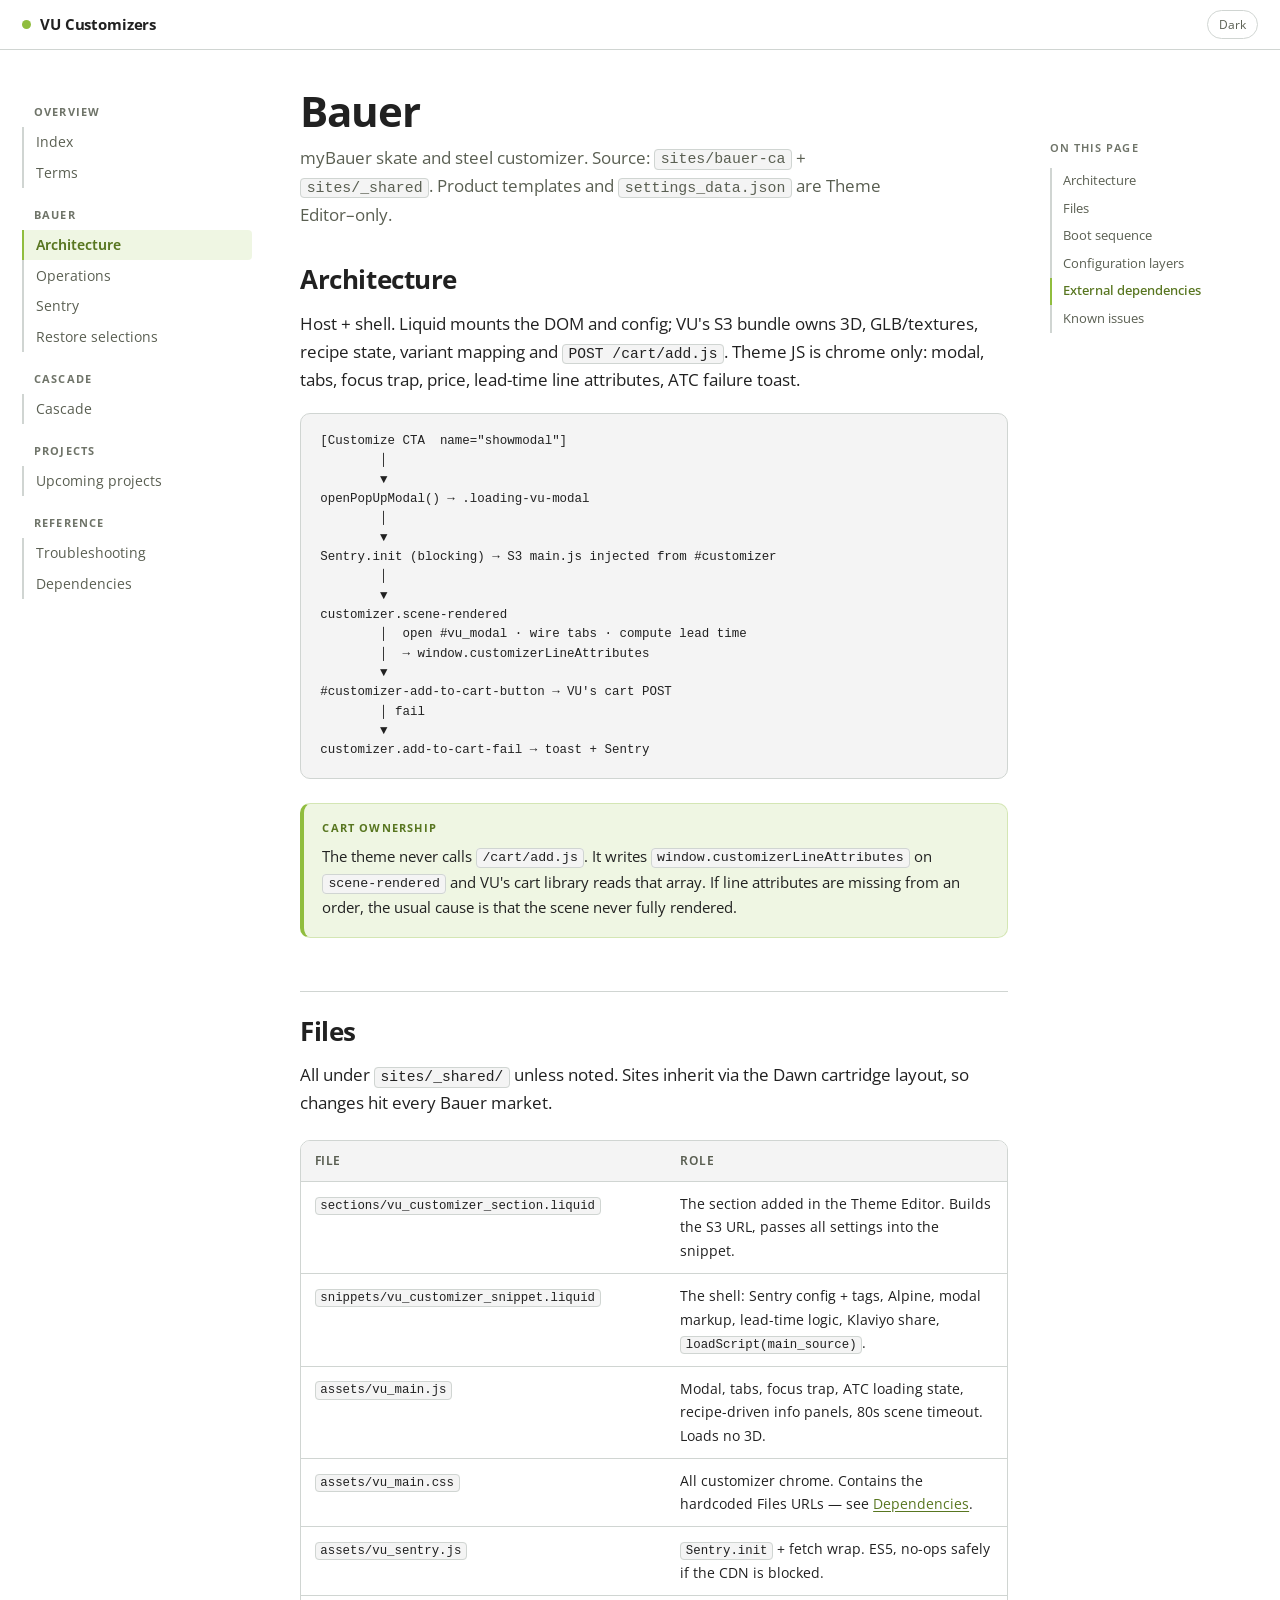
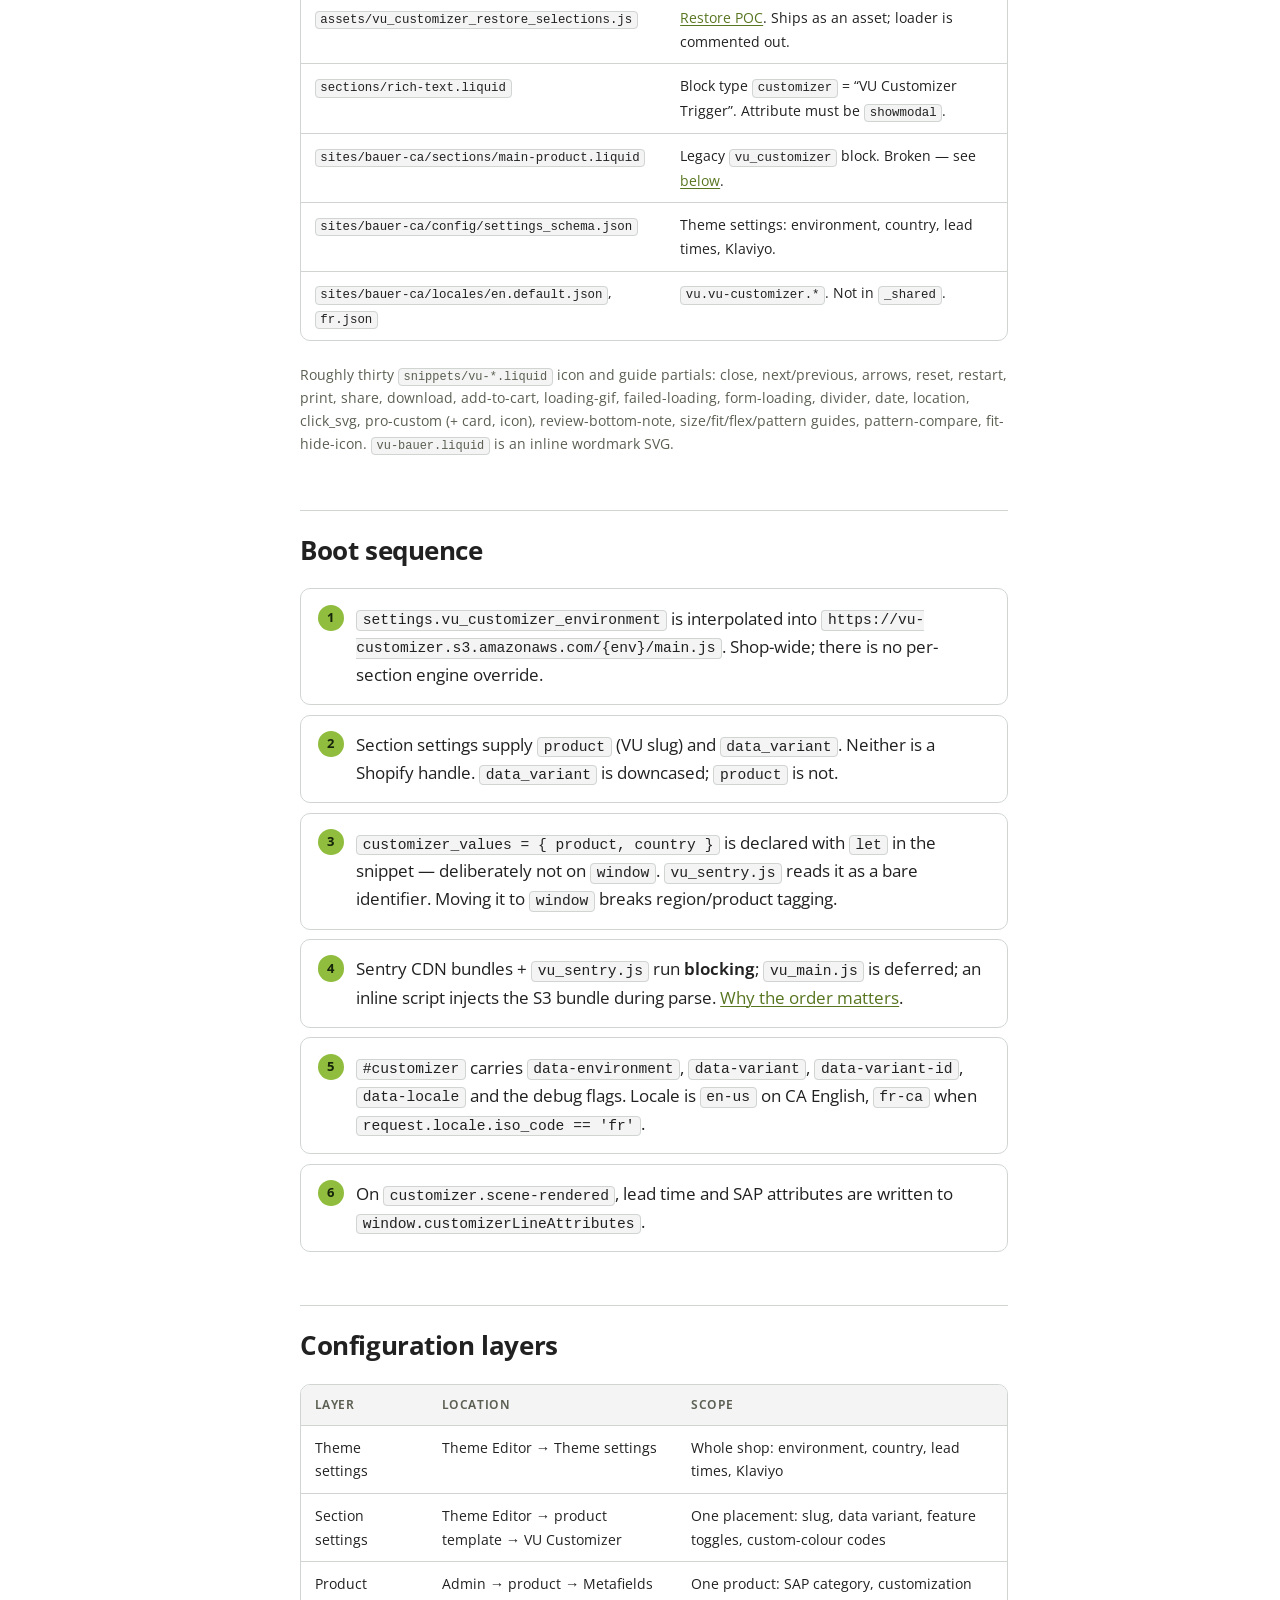
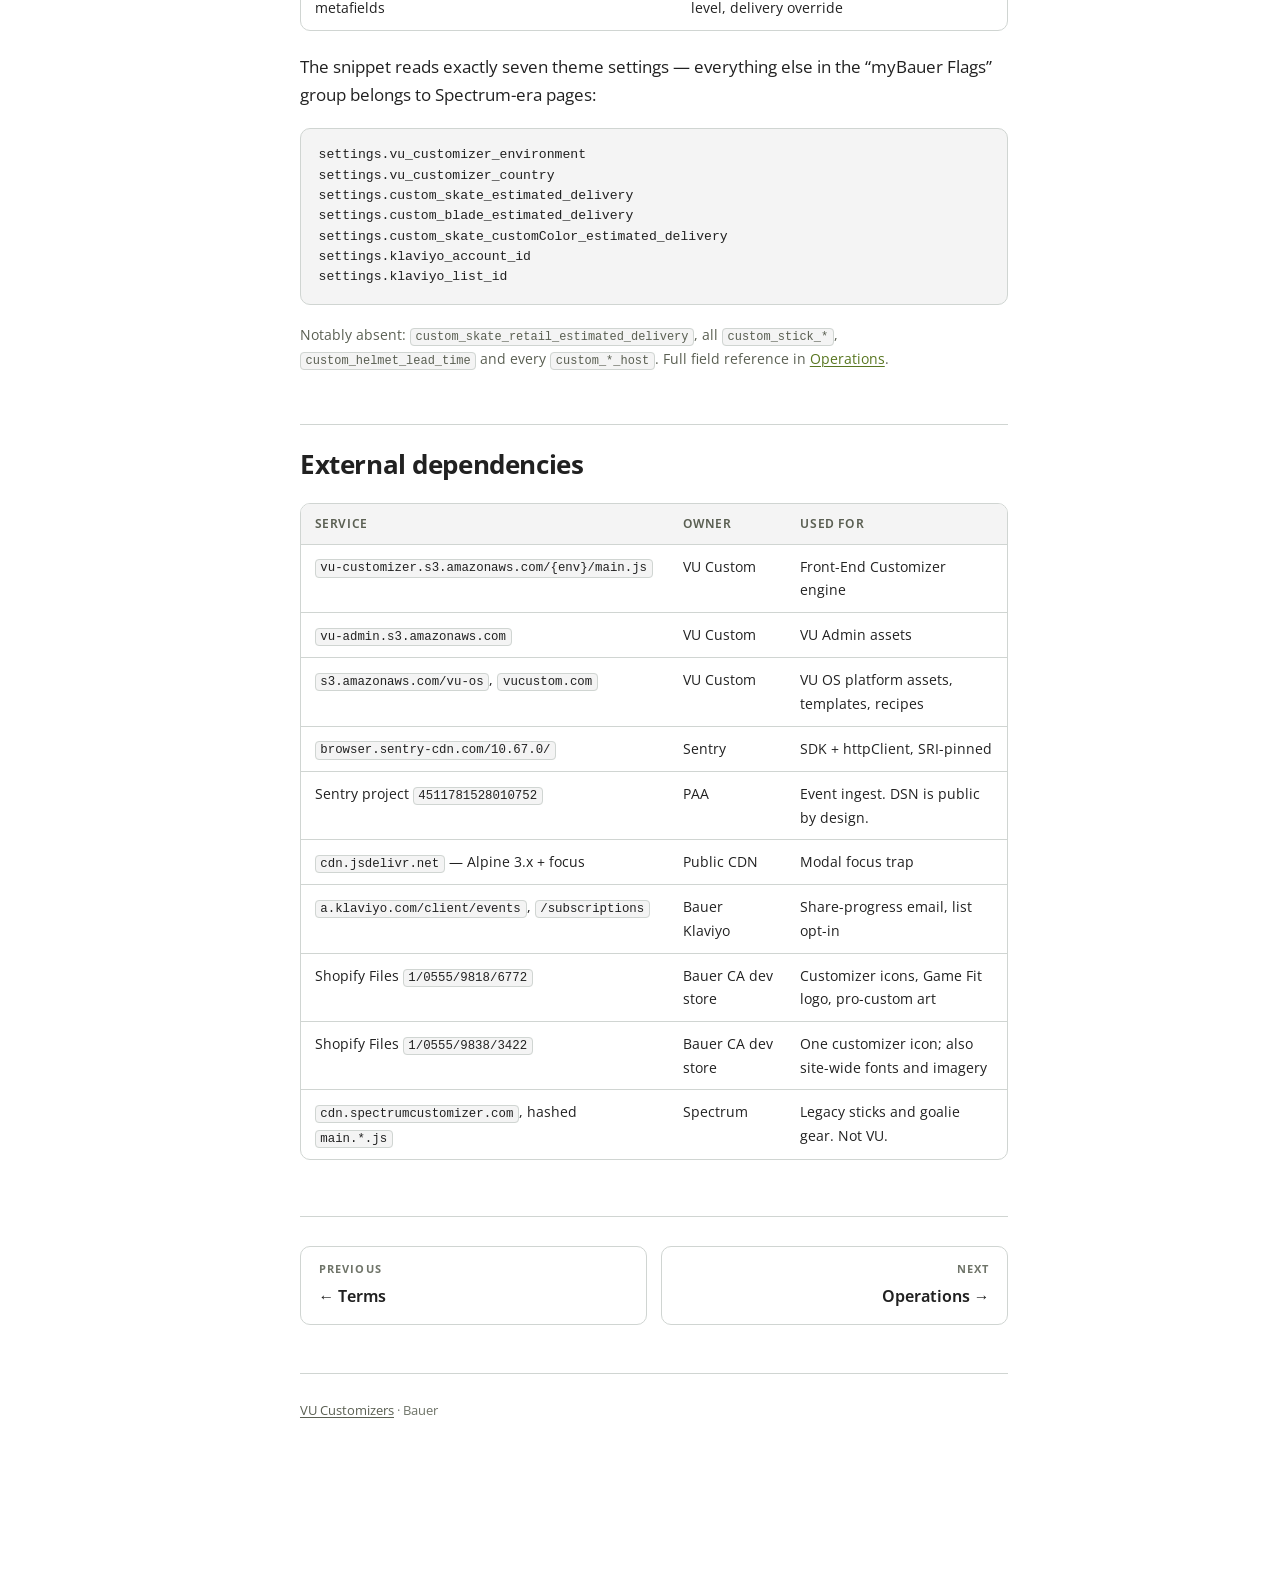
==== bauer.html @ 835f1262 "updated" ====
<!DOCTYPE html>
<html lang="en" data-theme="light">
<head>
<meta charset="utf-8">
<meta name="viewport" content="width=device-width,initial-scale=1">
<meta name="robots" content="noindex,nofollow,noarchive">
<title>Bauer — VU Customizers</title>
<link rel="preconnect" href="https://fonts.googleapis.com">
<link rel="preconnect" href="https://fonts.gstatic.com" crossorigin>
<link rel="stylesheet" href="https://fonts.googleapis.com/css2?family=Open+Sans:ital,wght@0,400;0,600;0,700;1,400&display=swap">
<link rel="stylesheet" href="./guide.css">
</head>
<body>
<header class="top"><div class="top-in">
  <a class="brand" href="./index.html"><span class="dot"></span><b>VU Customizers</b></a>
  <button class="tbtn" id="tt" type="button">Dark</button>
</div></header>
<div class="wrap"><nav class="toc toc-d" aria-label="Contents">
  <h2>On this page</h2>
  <a href="#arch">Architecture</a>
  <a href="#files">Files</a>
  <a href="#boot">Boot sequence</a>
  <a href="#config">Configuration layers</a>
  <a href="#deps">External dependencies</a>
  <a href="#issues">Known issues</a>
</nav>
<details class="toc toc-m"><summary>On this page</summary><div class="in">
  <a href="#arch">Architecture</a>
  <a href="#files">Files</a>
  <a href="#boot">Boot sequence</a>
  <a href="#config">Configuration layers</a>
  <a href="#deps">External dependencies</a>
  <a href="#issues">Known issues</a>
</div></details>
<main>

<h1>Bauer</h1>
<p class="lede">myBauer skate and steel customizer. Source: <code>sites/bauer-ca</code> + <code>sites/_shared</code>. Product templates and <code>settings_data.json</code> are Theme Editor–only.</p>

<h2 id="arch">Architecture</h2>
<p>Host + shell. Liquid mounts the DOM and config; VU's S3 bundle owns 3D, GLB/textures, recipe state, variant mapping and <code>POST /cart/add.js</code>. Theme JS is chrome only: modal, tabs, focus trap, price, lead-time line attributes, ATC failure toast.</p>

<pre class="arch">[Customize CTA  name="showmodal"]
        │
        ▼
openPopUpModal() → .loading-vu-modal
        │
        ▼
Sentry.init (blocking) → S3 main.js injected from #customizer
        │
        ▼
customizer.scene-rendered
        │  open #vu_modal · wire tabs · compute lead time
        │  → window.customizerLineAttributes
        ▼
#customizer-add-to-cart-button → VU's cart POST
        │ fail
        ▼
customizer.add-to-cart-fail → toast + Sentry</pre>

<div class="call rule">
  <span class="lab">Cart ownership</span>
  <p>The theme never calls <code>/cart/add.js</code>. It writes <code>window.customizerLineAttributes</code> on <code>scene-rendered</code> and VU's cart library reads that array. If line attributes are missing from an order, the usual cause is that the scene never fully rendered.</p>
</div>

<h2 id="files">Files</h2>
<p>All under <code>sites/_shared/</code> unless noted. Sites inherit via the Dawn cartridge layout, so changes hit every Bauer market.</p>
<div class="tablewrap">
<table>
<thead><tr><th>File</th><th>Role</th></tr></thead>
<tbody>
<tr><td><code>sections/vu_customizer_section.liquid</code></td><td>The section added in the Theme Editor. Builds the S3 URL, passes all settings into the snippet.</td></tr>
<tr><td><code>snippets/vu_customizer_snippet.liquid</code></td><td>The shell: Sentry config + tags, Alpine, modal markup, lead-time logic, Klaviyo share, <code>loadScript(main_source)</code>.</td></tr>
<tr><td><code>assets/vu_main.js</code></td><td>Modal, tabs, focus trap, ATC loading state, recipe-driven info panels, 80s scene timeout. Loads no 3D.</td></tr>
<tr><td><code>assets/vu_main.css</code></td><td>All customizer chrome. Contains the hardcoded Files URLs — see <a href="./dependencies.html#assets">Dependencies</a>.</td></tr>
<tr><td><code>assets/vu_sentry.js</code></td><td><code>Sentry.init</code> + fetch wrap. ES5, no-ops safely if the CDN is blocked.</td></tr>
<tr><td><code>assets/vu_customizer_restore_selections.js</code></td><td><a href="./restore.html">Restore POC</a>. Ships as an asset; loader is commented out.</td></tr>
<tr><td><code>sections/rich-text.liquid</code></td><td>Block type <code>customizer</code> = “VU Customizer Trigger”. Attribute must be <code>showmodal</code>.</td></tr>
<tr><td><code>sites/bauer-ca/sections/main-product.liquid</code></td><td>Legacy <code>vu_customizer</code> block. Broken — see <a href="#issues">below</a>.</td></tr>
<tr><td><code>sites/bauer-ca/config/settings_schema.json</code></td><td>Theme settings: environment, country, lead times, Klaviyo.</td></tr>
<tr><td><code>sites/bauer-ca/locales/en.default.json</code>, <code>fr.json</code></td><td><code>vu.vu-customizer.*</code>. Not in <code>_shared</code>.</td></tr>
</tbody>
</table>
</div>
<p class="small">Roughly thirty <code>snippets/vu-*.liquid</code> icon and guide partials: close, next/previous, arrows, reset, restart, print, share, download, add-to-cart, loading-gif, failed-loading, form-loading, divider, date, location, click_svg, pro-custom (+ card, icon), review-bottom-note, size/fit/flex/pattern guides, pattern-compare, fit-hide-icon. <code>vu-bauer.liquid</code> is an inline wordmark SVG.</p>

<h2 id="boot">Boot sequence</h2>
<ol class="steps">
  <li><p><code>settings.vu_customizer_environment</code> is interpolated into <code>https://vu-customizer.s3.amazonaws.com/{env}/main.js</code>. Shop-wide; there is no per-section engine override.</p></li>
  <li><p>Section settings supply <code>product</code> (VU slug) and <code>data_variant</code>. Neither is a Shopify handle. <code>data_variant</code> is downcased; <code>product</code> is not.</p></li>
  <li><p><code>customizer_values = { product, country }</code> is declared with <code>let</code> in the snippet — deliberately not on <code>window</code>. <code>vu_sentry.js</code> reads it as a bare identifier. Moving it to <code>window</code> breaks region/product tagging.</p></li>
  <li><p>Sentry CDN bundles + <code>vu_sentry.js</code> run <strong>blocking</strong>; <code>vu_main.js</code> is deferred; an inline script injects the S3 bundle during parse. <a href="./sentry.html#order">Why the order matters</a>.</p></li>
  <li><p><code>#customizer</code> carries <code>data-environment</code>, <code>data-variant</code>, <code>data-variant-id</code>, <code>data-locale</code> and the debug flags. Locale is <code>en-us</code> on CA English, <code>fr-ca</code> when <code>request.locale.iso_code == 'fr'</code>.</p></li>
  <li><p>On <code>customizer.scene-rendered</code>, lead time and SAP attributes are written to <code>window.customizerLineAttributes</code>.</p></li>
</ol>

<h2 id="config">Configuration layers</h2>
<div class="tablewrap">
<table>
<thead><tr><th>Layer</th><th>Location</th><th>Scope</th></tr></thead>
<tbody>
<tr><td>Theme settings</td><td>Theme Editor → Theme settings</td><td>Whole shop: environment, country, lead times, Klaviyo</td></tr>
<tr><td>Section settings</td><td>Theme Editor → product template → VU Customizer</td><td>One placement: slug, data variant, feature toggles, custom-colour codes</td></tr>
<tr><td>Product metafields</td><td>Admin → product → Metafields</td><td>One product: SAP category, customization level, delivery override</td></tr>
</tbody>
</table>
</div>
<p>The snippet reads exactly seven theme settings — everything else in the “myBauer Flags” group belongs to Spectrum-era pages:</p>
<pre>settings.vu_customizer_environment
settings.vu_customizer_country
settings.custom_skate_estimated_delivery
settings.custom_blade_estimated_delivery
settings.custom_skate_customColor_estimated_delivery
settings.klaviyo_account_id
settings.klaviyo_list_id</pre>
<p class="small">Notably absent: <code>custom_skate_retail_estimated_delivery</code>, all <code>custom_stick_*</code>, <code>custom_helmet_lead_time</code> and every <code>custom_*_host</code>. Full field reference in <a href="./operations-guide.html#theme">Operations</a>.</p>

<h2 id="deps">External dependencies</h2>
<div class="tablewrap">
<table>
<thead><tr><th>Service</th><th>Owner</th><th>Used for</th></tr></thead>
<tbody>
<tr><td><code>vu-customizer.s3.amazonaws.com/{env}/main.js</code></td><td>VU Custom</td><td>Front-End Customizer engine</td></tr>
<tr><td><code>vu-admin.s3.amazonaws.com</code></td><td>VU Custom</td><td>VU Admin assets</td></tr>
<tr><td><code>s3.amazonaws.com/vu-os</code>, <code>vucustom.com</code></td><td>VU Custom</td><td>VU OS platform assets, templates, recipes</td></tr>
<tr><td><code>browser.sentry-cdn.com/10.67.0/</code></td><td>Sentry</td><td>SDK + httpClient, SRI-pinned</td></tr>
<tr><td>Sentry project <code>4511781528010752</code></td><td>PAA</td><td>Event ingest. DSN is public by design.</td></tr>
<tr><td><code>cdn.jsdelivr.net</code> — Alpine 3.x + focus</td><td>Public CDN</td><td>Modal focus trap</td></tr>
<tr><td><code>a.klaviyo.com/client/events</code>, <code>/subscriptions</code></td><td>Bauer Klaviyo</td><td>Share-progress email, list opt-in</td></tr>
<tr><td>Shopify Files <code>1/0555/9818/6772</code></td><td>Bauer CA dev store</td><td>Customizer icons, Game Fit logo, pro-custom art</td></tr>
<tr><td>Shopify Files <code>1/0555/9838/3422</code></td><td>Bauer CA dev store</td><td>One customizer icon; also site-wide fonts and imagery</td></tr>
<tr><td><code>cdn.spectrumcustomizer.com</code>, hashed <code>main.*.js</code></td><td>Spectrum</td><td>Legacy sticks and goalie gear. Not VU.</td></tr>
</tbody>
</table>
</div>



<div class="pager">
  <a href="./glossary.html"><span class="dir">Previous</span><span class="ttl">&larr; Terms</span></a>
  <a class="nx" href="./operations-guide.html"><span class="dir">Next</span><span class="ttl">Operations &rarr;</span></a>
</div>

<footer><p><a href="./index.html">VU Customizers</a> · Bauer</p></footer>
</main></div>
<script src="./guide.js"></script>
</body>
</html>
---- guide.css ----
/* VU Customizers guide — one stylesheet, no build step. */
*,*::before,*::after{box-sizing:border-box}
:root{
  --ink:#212121; --warm:#5a5f52; --border:#d0d5d2; --surface:#f4f4f4; --cream:#f7f9f3;
  --success:#4f7b39; --success-text:#446b31; --accent:#90bd3e; --accent-text:#587620;
  --accent-solid:#90bd3e; --accent-on:#16240a; --danger:#a8342a; --warnc:#a8701a;
  --page:#ffffff; --card:#ffffff; --muted:#6f7469;
  --accent-wash:rgba(144,189,62,.14); --success-wash:rgba(79,123,57,.09);
  --danger-wash:rgba(168,52,42,.07); --warn-wash:rgba(168,112,26,.10);
  --shadow:0 1px 2px rgba(26,26,26,.05),0 8px 24px -16px rgba(26,26,26,.28);
  --radius:10px; --maxw:820px;
  --sans:"Open Sans",-apple-system,BlinkMacSystemFont,"Segoe UI",Roboto,Helvetica,Arial,sans-serif;
  --serif:"Open Sans",-apple-system,BlinkMacSystemFont,"Segoe UI",Roboto,Helvetica,Arial,sans-serif;
  --mono:ui-monospace,SFMono-Regular,"SF Mono",Menlo,Consolas,monospace;
}
[data-theme="dark"]{
  --ink:#e9ebe5; --warm:#a6ab9e; --border:#3a3d36; --surface:#20221e; --cream:#1b1d19;
  --success:#9ccf6a; --success-text:#9ccf6a; --accent:#a8d45e; --accent-text:#a8d45e;
  --accent-solid:#a8d45e; --accent-on:#16240a; --danger:#e08278; --warnc:#e0ac5c;
  --page:#131512; --card:#1b1d19; --muted:#8f948a;
  --accent-wash:rgba(168,212,94,.13); --success-wash:rgba(156,207,106,.10);
  --danger-wash:rgba(224,130,120,.10); --warn-wash:rgba(224,172,92,.10);
  --shadow:0 1px 2px rgba(0,0,0,.5),0 8px 24px -16px rgba(0,0,0,.8);
}
html{-webkit-text-size-adjust:100%;scroll-behavior:smooth}
@media (prefers-reduced-motion:reduce){html{scroll-behavior:auto}*{transition:none!important}}
body{margin:0;background:var(--page);color:var(--ink);font-family:var(--sans);
  font-size:17px;line-height:1.65;overflow-x:hidden;
  -webkit-font-smoothing:antialiased;transition:background .2s,color .2s}
img{max-width:100%;height:auto;display:block}
a{color:var(--accent-text);text-decoration-thickness:1px;text-underline-offset:2px}
a:hover{color:var(--accent)}
:focus-visible{outline:2px solid var(--accent);outline-offset:2px;border-radius:3px}
code{font-family:var(--mono);font-size:.86em;background:var(--surface);
  border:1px solid var(--border);border-radius:4px;padding:.09em .38em;word-break:break-word}
pre{background:var(--surface);border:1px solid var(--border);border-radius:var(--radius);
  padding:1rem 1.1rem;overflow-x:auto;font-family:var(--mono);font-size:.82rem;line-height:1.55;margin:1.2rem 0}
pre code{background:none;border:0;padding:0}

/* ---------- chrome ---------- */
.top{position:sticky;top:0;z-index:40;background:color-mix(in srgb,var(--page) 88%,transparent);
  backdrop-filter:saturate(150%) blur(12px);border-bottom:1px solid var(--border)}
.top-in{max-width:1440px;margin:0 auto;padding:.62rem 1.4rem;display:flex;align-items:center;gap:.9rem}
.brand{font-weight:650;font-size:.93rem;letter-spacing:-.01em;margin-right:auto;
  display:flex;align-items:center;gap:.55rem;min-width:0;color:inherit;text-decoration:none}
.brand b{white-space:nowrap;overflow:hidden;text-overflow:ellipsis}
.dot{width:9px;height:9px;border-radius:50%;background:var(--accent);flex:none}
.back{font-size:.84rem;color:var(--warm);text-decoration:none;white-space:nowrap}
.back:hover{color:var(--accent)}
.tbtn{background:var(--card);border:1px solid var(--border);color:var(--warm);cursor:pointer;
  border-radius:99px;padding:.3rem .68rem;font:inherit;font-size:.78rem;line-height:1.4}
.tbtn:hover{color:var(--ink);border-color:var(--warm)}

.wrap{max-width:1440px;margin:0 auto;padding:0 1.4rem;
  display:grid;grid-template-columns:236px minmax(0,1fr) 208px;gap:2.6rem;align-items:start}
.wrap.solo{grid-template-columns:236px minmax(0,1fr)}
main{min-width:0;padding:2.4rem 0 5rem;max-width:var(--maxw);grid-column:2}
.wide main{max-width:900px}
#sitenav{grid-column:1;grid-row:1/span 2}
.toc-d{grid-column:3;grid-row:1}
.toc-m{grid-column:2;grid-row:1}

.toc{position:sticky;top:64px;padding:2.6rem 0 2rem;max-height:calc(100vh - 72px);overflow-y:auto;
  font-size:.8rem;line-height:1.4}
.toc h2{font-size:.68rem;text-transform:uppercase;letter-spacing:.1em;color:var(--muted);
  margin:0 0 .85rem;font-weight:650;border:0;padding:0}
.toc a{display:block;padding:.3rem 0 .3rem .72rem;color:var(--warm);text-decoration:none;
  border-left:2px solid var(--border);transition:.14s}
.toc a:hover{color:var(--ink);border-left-color:var(--warm)}
.toc a.on{color:var(--accent-text);border-left-color:var(--accent);font-weight:550}
.toc a.sub{padding-left:1.5rem;font-size:.955em}
.toc-m{display:none}


/* ---------- site nav (left rail / mobile drawer) ---------- */
.burger{display:none;background:none;border:0;color:var(--ink);cursor:pointer;padding:.3rem;
  margin:-.3rem .1rem -.3rem -.3rem;border-radius:6px;line-height:0;flex:none}
.burger:hover{background:var(--surface)}
.burger svg{width:20px;height:20px;stroke:currentColor;stroke-width:1.8;fill:none;stroke-linecap:round}

#sitenav{position:sticky;top:64px;max-height:calc(100vh - 72px);overflow-y:auto;
  padding:2.6rem .4rem 2rem 0;font-size:.875rem;line-height:1.45}
#sitenav .grp{margin:0 0 1.25rem}
#sitenav .grp:last-child{margin-bottom:0}
#sitenav .lbl{font-size:.66rem;text-transform:uppercase;letter-spacing:.11em;color:var(--muted);
  font-weight:700;margin:0 0 .4rem;padding-left:.72rem}
#sitenav a{display:block;padding:.32rem 0 .32rem .72rem;color:var(--warm);text-decoration:none;
  border-left:2px solid var(--border);transition:.14s;border-radius:0 4px 4px 0}
#sitenav a:hover{color:var(--ink);border-left-color:var(--warm);background:var(--surface)}
#sitenav a.here{color:var(--accent-text);border-left-color:var(--accent);font-weight:650;
  background:var(--accent-wash)}
#navscrim{display:none;position:fixed;inset:0;z-index:44;background:rgba(0,0,0,.42)}

/* ---------- type ---------- */
h1{font-family:var(--sans);font-size:clamp(2rem,4.2vw,2.6rem);line-height:1.12;
  letter-spacing:-.021em;margin:0 0 .55rem;font-weight:700}
.eyebrow{font-size:.68rem;text-transform:uppercase;letter-spacing:.13em;font-weight:700;
  color:var(--muted);margin:0 0 .6rem}
.lede{font-size:1.08rem;color:var(--warm);margin:0 0 2rem;max-width:62ch}
h2{font-family:var(--sans);font-size:1.6rem;line-height:1.22;letter-spacing:-.016em;
  margin:3.3rem 0 .9rem;font-weight:700;scroll-margin-top:74px;
  padding-top:1.5rem;border-top:1px solid var(--border)}
h2:first-of-type{border-top:0;padding-top:0;margin-top:2.2rem}
h3{font-size:1.12rem;margin:2.1rem 0 .55rem;font-weight:700;letter-spacing:-.005em;scroll-margin-top:74px}
h4{font-size:.96rem;margin:1.5rem 0 .4rem;font-weight:650;color:var(--warm)}
.anchor{opacity:0;margin-left:.4rem;font-size:.7em;text-decoration:none;color:var(--muted);
  font-family:var(--sans);font-weight:400}
h2:hover .anchor,h3:hover .anchor,.anchor:focus{opacity:1}
p{margin:0 0 1.05rem}
ul,ol{margin:0 0 1.05rem;padding-left:1.35rem}
li{margin:.3rem 0}
hr{border:0;border-top:1px solid var(--border);margin:2.6rem 0}
strong{font-weight:650}
.small{font-size:.87rem;color:var(--warm)}

/* ---------- callouts ---------- */
.gold{position:relative;margin:0 0 2.6rem;padding:1.9rem 1.9rem 1.9rem 2.2rem;
  background:var(--accent-wash);border:1px solid color-mix(in srgb,var(--accent) 34%,transparent);
  border-left:5px solid var(--accent);border-radius:var(--radius)}
.gold .tag{font-size:.66rem;text-transform:uppercase;letter-spacing:.14em;font-weight:700;
  color:var(--accent-text);margin:0 0 .7rem}
.gold p{font-family:var(--sans);font-size:clamp(1.04rem,2.2vw,1.2rem);line-height:1.5;
  margin:0;color:var(--ink);font-weight:400}
.gold p + p{margin-top:.7rem}
.gold .ask{display:block;margin-top:.85rem;font-weight:650;color:var(--accent-text)}

.call{margin:1.5rem 0;padding:1rem 1.15rem;border-radius:var(--radius);border:1px solid var(--border);
  border-left:4px solid var(--warm);background:var(--surface);font-size:.965rem}
.call > :last-child{margin-bottom:0}
.call .lab{display:block;font-size:.67rem;text-transform:uppercase;letter-spacing:.11em;
  font-weight:700;margin-bottom:.35rem}
.call.rule{background:var(--accent-wash);border-color:color-mix(in srgb,var(--accent) 28%,transparent);
  border-left-color:var(--accent)}
.call.rule .lab{color:var(--accent-text)}
.call.warn{background:var(--danger-wash);border-color:color-mix(in srgb,var(--danger) 28%,transparent);
  border-left-color:var(--danger)}
.call.warn .lab{color:var(--danger)}
.call.tip{background:var(--success-wash);border-color:color-mix(in srgb,var(--success) 28%,transparent);
  border-left-color:var(--success)}
.call.tip .lab{color:var(--success-text)}
.call.care{background:var(--warn-wash);border-color:color-mix(in srgb,var(--warnc) 30%,transparent);
  border-left-color:var(--warnc)}
.call.care .lab{color:var(--warnc)}

/* ---------- steps ---------- */
.steps{list-style:none;padding:0;margin:1.4rem 0;counter-reset:s}
.steps > li{counter-increment:s;position:relative;padding:.95rem 1.15rem .95rem 3.45rem;
  margin:0 0 .6rem;background:var(--card);border:1px solid var(--border);border-radius:var(--radius)}
.steps > li::before{content:counter(s);position:absolute;left:1.05rem;top:.95rem;
  width:1.65rem;height:1.65rem;border-radius:50%;background:var(--accent-solid);color:var(--accent-on);
  font-size:.83rem;font-weight:700;display:flex;align-items:center;justify-content:center;
  font-variant-numeric:tabular-nums}
.steps > li > :last-child{margin-bottom:0}
.steps > li p{margin:0}
.steps > li p + p,.steps > li p + pre,.steps > li p + ul{margin-top:.45rem}
.steps > li b.st{display:block;margin-bottom:.15rem}

/* ---------- tables ---------- */
.tablewrap{overflow-x:auto;margin:1.4rem 0;border:1px solid var(--border);border-radius:var(--radius);
  -webkit-overflow-scrolling:touch}
table{border-collapse:collapse;width:100%;font-size:.9rem;min-width:460px}
th,td{text-align:left;padding:.62rem .85rem;border-bottom:1px solid var(--border);vertical-align:top}
th{background:var(--surface);font-weight:650;font-size:.76rem;text-transform:uppercase;
  letter-spacing:.05em;color:var(--warm);white-space:nowrap}
tbody tr:last-child td{border-bottom:0}
tbody tr:hover td{background:var(--surface)}
td code{white-space:nowrap}

/* ---------- pills / findings ---------- */
.pill{display:inline-block;padding:.13rem .55rem;border-radius:99px;font-size:.7rem;font-weight:700;
  letter-spacing:.03em;text-transform:uppercase;white-space:nowrap;border:1px solid}
.pill.crit{background:var(--danger-wash);color:var(--danger);border-color:var(--danger)}
.pill.med{background:var(--accent-wash);color:var(--accent-text);border-color:var(--accent)}
.pill.low{background:var(--surface);color:var(--warm);border-color:var(--border)}
.pill.ok{background:var(--success-wash);color:var(--success-text);border-color:var(--success)}
.pill.pend{background:var(--surface);color:var(--muted);border-color:var(--border)}
.pill.care{background:var(--warn-wash);color:var(--warnc);border-color:var(--warnc)}

.finding{margin:1.6rem 0;border:1px solid var(--border);border-left:4px solid var(--border);
  border-radius:var(--radius);padding:1.15rem 1.3rem;background:var(--card)}
.finding.crit{border-left-color:var(--danger)}
.finding.med{border-left-color:var(--accent)}
.finding.care{border-left-color:var(--warnc)}
.finding.low{border-left-color:var(--border)}
.finding h3{margin:0 0 .2rem;display:flex;flex-wrap:wrap;gap:.55rem;align-items:baseline}
.finding .meta{font-size:.8rem;color:var(--warm);margin:0 0 .85rem}
.finding > :last-child{margin-bottom:0}

/* ---------- cards / stats ---------- */
.cards{display:grid;grid-template-columns:repeat(auto-fit,minmax(268px,1fr));gap:1.2rem;margin:2.4rem 0}
.card{display:block;text-decoration:none;color:inherit;background:var(--card);
  border:1px solid var(--border);border-radius:var(--radius);padding:1.5rem 1.5rem 1.35rem;
  transition:.16s;box-shadow:var(--shadow);position:relative;overflow:hidden}
.card::before{content:"";position:absolute;inset:0 auto 0 0;width:3px;background:var(--accent);
  transform:scaleY(0);transform-origin:top;transition:transform .18s}
.card:hover{border-color:var(--warm);transform:translateY(-2px)}
.card:hover::before{transform:scaleY(1)}
.card .who{font-size:.66rem;text-transform:uppercase;letter-spacing:.11em;font-weight:700;
  color:var(--accent-text);margin:0 0 .5rem}
.card h3{font-family:var(--sans);font-size:1.24rem;margin:0 0 .5rem;font-weight:700;letter-spacing:-.012em}
.card p{font-size:.92rem;color:var(--warm);margin:0 0 1rem}
.card .go{font-size:.83rem;font-weight:650;color:var(--accent-text)}
.card ul{margin:0 0 1rem;padding-left:1.1rem;font-size:.88rem;color:var(--warm)}

.statrow{display:grid;grid-template-columns:repeat(auto-fit,minmax(160px,1fr));gap:.8rem;margin:1.6rem 0 2.2rem}
.stat{border:1px solid var(--border);border-radius:var(--radius);padding:.9rem 1rem;background:var(--card)}
.stat b{display:block;font-family:var(--sans);font-size:1.22rem;font-weight:700;letter-spacing:-.015em}
.stat span{font-size:.78rem;color:var(--warm);display:block;line-height:1.4}

.arch{font-family:var(--mono);font-size:.78rem;line-height:1.55;background:var(--surface);
  border:1px solid var(--border);border-radius:var(--radius);padding:1.1rem 1.2rem;white-space:pre;overflow-x:auto}

/* ---------- router (which page do I need) ---------- */
.router{list-style:none;padding:0;margin:1.5rem 0 0}
.router li{margin:0 0 .5rem}
.router a{display:flex;gap:1rem;align-items:baseline;flex-wrap:wrap;text-decoration:none;color:inherit;
  border:1px solid var(--border);border-radius:var(--radius);padding:.8rem 1.05rem;background:var(--card);
  transition:.15s}
.router a:hover{border-color:var(--accent);background:var(--accent-wash)}
.router .qq{font-weight:600;flex:1 1 15rem;min-width:0}
.router .aa{font-size:.84rem;color:var(--accent-text);font-weight:650;white-space:nowrap}

/* ---------- glossary ---------- */
.filter{display:flex;gap:.6rem;align-items:center;margin:1.6rem 0 .4rem;flex-wrap:wrap}
.filter input{flex:1 1 16rem;min-width:0;font:inherit;font-size:.95rem;padding:.55rem .85rem;
  border-radius:var(--radius);border:1px solid var(--border);background:var(--card);color:var(--ink)}
.filter input::placeholder{color:var(--muted)}
.filter .count{font-size:.8rem;color:var(--muted)}
.gl{margin:1.4rem 0 0}
.gl .term{border-top:1px solid var(--border);padding:1.05rem 0 .1rem;scroll-margin-top:74px}
.gl .term:first-child{border-top:0}
.gl dt{font-weight:650;font-size:1rem;margin:0 0 .3rem;display:flex;gap:.5rem;
  align-items:baseline;flex-wrap:wrap}
.gl dt .also{font-size:.78rem;font-weight:400;color:var(--muted)}
.gl dd{margin:0 0 .55rem;color:var(--warm)}
.gl dd:last-child{margin-bottom:.55rem}
.gl dd strong{color:var(--ink)}
.nohits{padding:1.4rem 0;color:var(--muted);display:none}

/* ---------- troubleshooting ---------- */
.q{margin:1.5rem 0;border:1px solid var(--border);border-radius:var(--radius);background:var(--card);
  overflow:hidden}
.q > summary{cursor:pointer;padding:.95rem 1.15rem;font-weight:650;list-style:none;
  display:flex;gap:.7rem;align-items:baseline}
.q > summary::-webkit-details-marker{display:none}
.q > summary::after{content:"+";margin-left:auto;color:var(--muted);font-weight:400;flex:none}
.q[open] > summary::after{content:"–"}
.q > summary:hover{background:var(--surface)}
.q .body{padding:.2rem 1.15rem 1.1rem;border-top:1px solid var(--border)}
.q .body > :last-child{margin-bottom:0}
.q .body h4{margin-top:1.1rem}
.q .body h4:first-child{margin-top:.9rem}

/* ---------- checklist ---------- */
.check{list-style:none;padding:0;margin:1.3rem 0}
.check > li{position:relative;padding:.85rem 1.1rem .85rem 2.9rem;margin:0 0 .55rem;
  background:var(--card);border:1px solid var(--border);border-radius:var(--radius)}
.check > li::before{content:"";position:absolute;left:1.05rem;top:1.15rem;width:1.05rem;height:1.05rem;
  border:1.5px solid var(--warm);border-radius:3px}
.check > li > :last-child{margin-bottom:0}
.check > li b.ct{display:block;margin-bottom:.15rem}
.check > li .why{font-size:.9rem;color:var(--warm);margin:.25rem 0 0}

/* ---------- pager ---------- */
.pager{display:grid;grid-template-columns:repeat(auto-fit,minmax(220px,1fr));gap:.9rem;
  margin:3.5rem 0 0;padding-top:1.8rem;border-top:1px solid var(--border)}
.pager a{display:block;text-decoration:none;color:inherit;border:1px solid var(--border);
  border-radius:var(--radius);padding:.9rem 1.1rem;background:var(--card);transition:.15s}
.pager a:hover{border-color:var(--accent);background:var(--accent-wash)}
.pager .dir{display:block;font-size:.66rem;text-transform:uppercase;letter-spacing:.11em;
  color:var(--muted);font-weight:700;margin-bottom:.2rem}
.pager .ttl{font-weight:650;font-size:.98rem}
.pager .nx{text-align:right}


footer{border-top:1px solid var(--border);margin-top:3rem;padding:1.6rem 0 3rem;
  font-size:.82rem;color:var(--muted)}
footer a{color:var(--warm)}

@media (max-width:1140px){
  .wrap,.wrap.solo{grid-template-columns:236px minmax(0,1fr)}
  .toc-d{display:none}
  .toc-m{display:block;grid-column:2}
}
@media (max-width:900px){
  .wrap,.wrap.solo{grid-template-columns:1fr;gap:0}
  main,.toc-m,.toc-d{grid-column:1}
  .burger{display:block}
  #sitenav{position:fixed;z-index:45;top:0;left:0;bottom:0;width:272px;max-height:none;
    background:var(--page);border-right:1px solid var(--border);padding:1rem 1rem 2rem;
    transform:translateX(-100%);transition:transform .22s ease;overflow-y:auto;
    box-shadow:0 0 40px rgba(0,0,0,.2)}
  body.navopen #sitenav{transform:translateX(0)}
  body.navopen #navscrim{display:block}
  body.navopen{overflow:hidden}
  #sitenav .navclose{display:flex;align-items:center;justify-content:space-between;
    margin:0 0 1.1rem;font-size:.68rem;text-transform:uppercase;letter-spacing:.11em;
    color:var(--muted);font-weight:700}
  #sitenav .navclose button{background:none;border:0;color:var(--warm);font:inherit;
    font-size:1.25rem;line-height:1;cursor:pointer;padding:.1rem .4rem;border-radius:5px}
  #sitenav .navclose button:hover{background:var(--surface);color:var(--ink)}
  .toc{position:static;max-height:none;padding:1.3rem 0 0;overflow:visible}
  .toc-m{display:block;border:1px solid var(--border);border-radius:var(--radius);
    background:var(--surface);padding:.2rem .95rem}
  .toc-m summary{cursor:pointer;padding:.6rem 0;font-weight:650;font-size:.88rem;list-style:none}
  .toc-m summary::-webkit-details-marker{display:none}
  .toc-m summary::after{content:" ▾";color:var(--muted)}
  .toc-m[open] summary::after{content:" ▴"}
  .toc-m .in{padding-bottom:.75rem}
  main{padding-top:1.6rem}
  body{font-size:16px}
  .pager .nx{text-align:left}
}
@media (min-width:901px){#sitenav .navclose{display:none}}
@media print{
  .top,.toc,#sitenav,#navscrim,.tbtn,.burger,.pager,.filter,footer{display:none!important}
  .wrap{display:block;max-width:none}
  main{max-width:none;padding:0}
  a{color:inherit;text-decoration:none}
  .q{break-inside:avoid}
  .q .body{display:block!important}
}
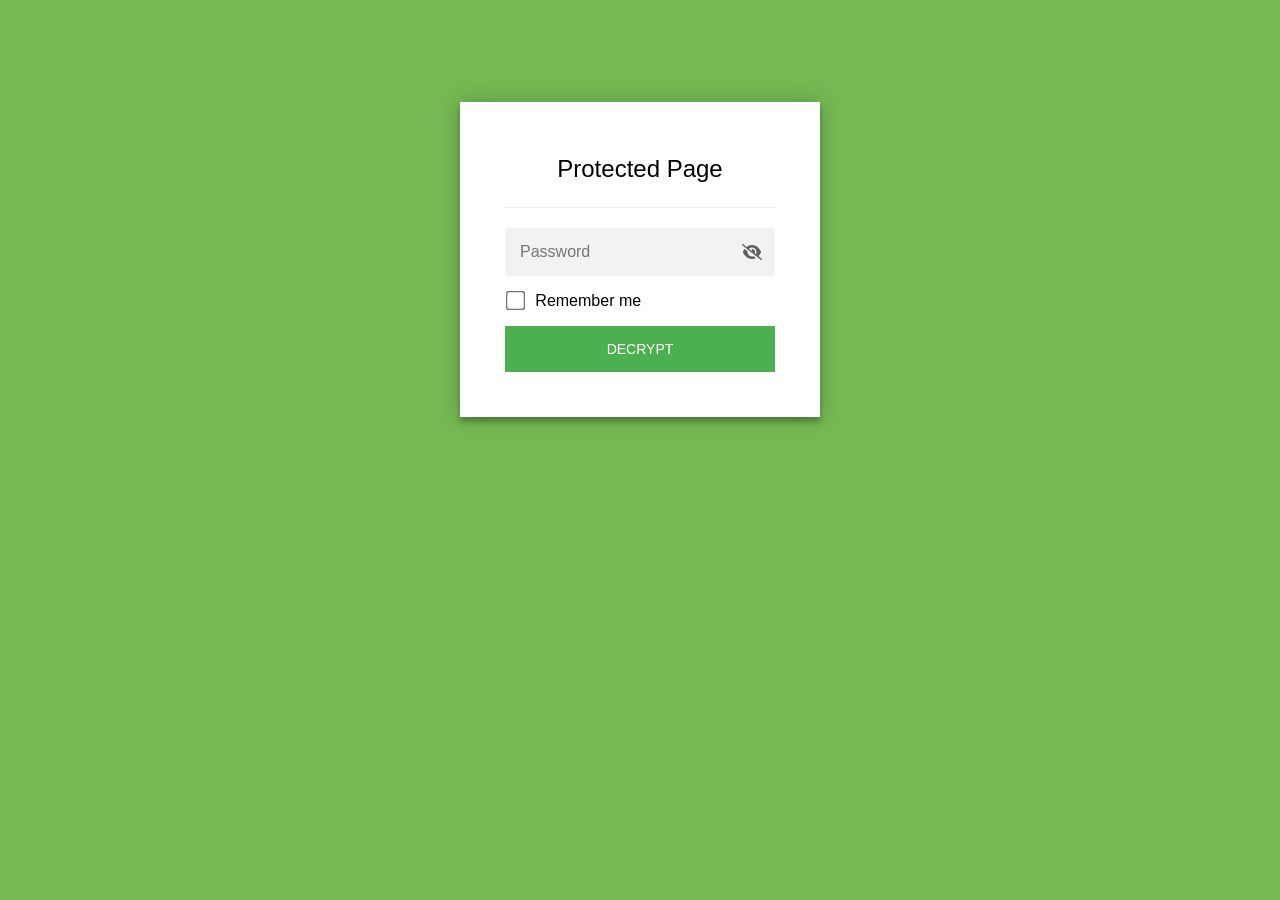
==== commit 80496bfd: "updated" ====
--- a/bauer.html
+++ b/bauer.html
@@ -1,148 +1,892 @@
 <!DOCTYPE html>
-<html lang="en" data-theme="light">
-<head>
-<meta charset="utf-8">
-<meta name="viewport" content="width=device-width,initial-scale=1">
-<meta name="robots" content="noindex,nofollow,noarchive">
-<title>Bauer — VU Customizers</title>
-<link rel="preconnect" href="https://fonts.googleapis.com">
-<link rel="preconnect" href="https://fonts.gstatic.com" crossorigin>
-<link rel="stylesheet" href="https://fonts.googleapis.com/css2?family=Open+Sans:ital,wght@0,400;0,600;0,700;1,400&display=swap">
-<link rel="stylesheet" href="./guide.css">
-</head>
-<body>
-<header class="top"><div class="top-in">
-  <a class="brand" href="./index.html"><span class="dot"></span><b>VU Customizers</b></a>
-  <button class="tbtn" id="tt" type="button">Dark</button>
-</div></header>
-<div class="wrap"><nav class="toc toc-d" aria-label="Contents">
-  <h2>On this page</h2>
-  <a href="#arch">Architecture</a>
-  <a href="#files">Files</a>
-  <a href="#boot">Boot sequence</a>
-  <a href="#config">Configuration layers</a>
-  <a href="#deps">External dependencies</a>
-  <a href="#issues">Known issues</a>
-</nav>
-<details class="toc toc-m"><summary>On this page</summary><div class="in">
-  <a href="#arch">Architecture</a>
-  <a href="#files">Files</a>
-  <a href="#boot">Boot sequence</a>
-  <a href="#config">Configuration layers</a>
-  <a href="#deps">External dependencies</a>
-  <a href="#issues">Known issues</a>
-</div></details>
-<main>
-
-<h1>Bauer</h1>
-<p class="lede">myBauer skate and steel customizer. Source: <code>sites/bauer-ca</code> + <code>sites/_shared</code>. Product templates and <code>settings_data.json</code> are Theme Editor–only.</p>
-
-<h2 id="arch">Architecture</h2>
-<p>Host + shell. Liquid mounts the DOM and config; VU's S3 bundle owns 3D, GLB/textures, recipe state, variant mapping and <code>POST /cart/add.js</code>. Theme JS is chrome only: modal, tabs, focus trap, price, lead-time line attributes, ATC failure toast.</p>
-
-<pre class="arch">[Customize CTA  name="showmodal"]
-        │
-        ▼
-openPopUpModal() → .loading-vu-modal
-        │
-        ▼
-Sentry.init (blocking) → S3 main.js injected from #customizer
-        │
-        ▼
-customizer.scene-rendered
-        │  open #vu_modal · wire tabs · compute lead time
-        │  → window.customizerLineAttributes
-        ▼
-#customizer-add-to-cart-button → VU's cart POST
-        │ fail
-        ▼
-customizer.add-to-cart-fail → toast + Sentry</pre>
-
-<div class="call rule">
-  <span class="lab">Cart ownership</span>
-  <p>The theme never calls <code>/cart/add.js</code>. It writes <code>window.customizerLineAttributes</code> on <code>scene-rendered</code> and VU's cart library reads that array. If line attributes are missing from an order, the usual cause is that the scene never fully rendered.</p>
-</div>
-
-<h2 id="files">Files</h2>
-<p>All under <code>sites/_shared/</code> unless noted. Sites inherit via the Dawn cartridge layout, so changes hit every Bauer market.</p>
-<div class="tablewrap">
-<table>
-<thead><tr><th>File</th><th>Role</th></tr></thead>
-<tbody>
-<tr><td><code>sections/vu_customizer_section.liquid</code></td><td>The section added in the Theme Editor. Builds the S3 URL, passes all settings into the snippet.</td></tr>
-<tr><td><code>snippets/vu_customizer_snippet.liquid</code></td><td>The shell: Sentry config + tags, Alpine, modal markup, lead-time logic, Klaviyo share, <code>loadScript(main_source)</code>.</td></tr>
-<tr><td><code>assets/vu_main.js</code></td><td>Modal, tabs, focus trap, ATC loading state, recipe-driven info panels, 80s scene timeout. Loads no 3D.</td></tr>
-<tr><td><code>assets/vu_main.css</code></td><td>All customizer chrome. Contains the hardcoded Files URLs — see <a href="./dependencies.html#assets">Dependencies</a>.</td></tr>
-<tr><td><code>assets/vu_sentry.js</code></td><td><code>Sentry.init</code> + fetch wrap. ES5, no-ops safely if the CDN is blocked.</td></tr>
-<tr><td><code>assets/vu_customizer_restore_selections.js</code></td><td><a href="./restore.html">Restore POC</a>. Ships as an asset; loader is commented out.</td></tr>
-<tr><td><code>sections/rich-text.liquid</code></td><td>Block type <code>customizer</code> = “VU Customizer Trigger”. Attribute must be <code>showmodal</code>.</td></tr>
-<tr><td><code>sites/bauer-ca/sections/main-product.liquid</code></td><td>Legacy <code>vu_customizer</code> block. Broken — see <a href="#issues">below</a>.</td></tr>
-<tr><td><code>sites/bauer-ca/config/settings_schema.json</code></td><td>Theme settings: environment, country, lead times, Klaviyo.</td></tr>
-<tr><td><code>sites/bauer-ca/locales/en.default.json</code>, <code>fr.json</code></td><td><code>vu.vu-customizer.*</code>. Not in <code>_shared</code>.</td></tr>
-</tbody>
-</table>
-</div>
-<p class="small">Roughly thirty <code>snippets/vu-*.liquid</code> icon and guide partials: close, next/previous, arrows, reset, restart, print, share, download, add-to-cart, loading-gif, failed-loading, form-loading, divider, date, location, click_svg, pro-custom (+ card, icon), review-bottom-note, size/fit/flex/pattern guides, pattern-compare, fit-hide-icon. <code>vu-bauer.liquid</code> is an inline wordmark SVG.</p>
-
-<h2 id="boot">Boot sequence</h2>
-<ol class="steps">
-  <li><p><code>settings.vu_customizer_environment</code> is interpolated into <code>https://vu-customizer.s3.amazonaws.com/{env}/main.js</code>. Shop-wide; there is no per-section engine override.</p></li>
-  <li><p>Section settings supply <code>product</code> (VU slug) and <code>data_variant</code>. Neither is a Shopify handle. <code>data_variant</code> is downcased; <code>product</code> is not.</p></li>
-  <li><p><code>customizer_values = { product, country }</code> is declared with <code>let</code> in the snippet — deliberately not on <code>window</code>. <code>vu_sentry.js</code> reads it as a bare identifier. Moving it to <code>window</code> breaks region/product tagging.</p></li>
-  <li><p>Sentry CDN bundles + <code>vu_sentry.js</code> run <strong>blocking</strong>; <code>vu_main.js</code> is deferred; an inline script injects the S3 bundle during parse. <a href="./sentry.html#order">Why the order matters</a>.</p></li>
-  <li><p><code>#customizer</code> carries <code>data-environment</code>, <code>data-variant</code>, <code>data-variant-id</code>, <code>data-locale</code> and the debug flags. Locale is <code>en-us</code> on CA English, <code>fr-ca</code> when <code>request.locale.iso_code == 'fr'</code>.</p></li>
-  <li><p>On <code>customizer.scene-rendered</code>, lead time and SAP attributes are written to <code>window.customizerLineAttributes</code>.</p></li>
-</ol>
-
-<h2 id="config">Configuration layers</h2>
-<div class="tablewrap">
-<table>
-<thead><tr><th>Layer</th><th>Location</th><th>Scope</th></tr></thead>
-<tbody>
-<tr><td>Theme settings</td><td>Theme Editor → Theme settings</td><td>Whole shop: environment, country, lead times, Klaviyo</td></tr>
-<tr><td>Section settings</td><td>Theme Editor → product template → VU Customizer</td><td>One placement: slug, data variant, feature toggles, custom-colour codes</td></tr>
-<tr><td>Product metafields</td><td>Admin → product → Metafields</td><td>One product: SAP category, customization level, delivery override</td></tr>
-</tbody>
-</table>
-</div>
-<p>The snippet reads exactly seven theme settings — everything else in the “myBauer Flags” group belongs to Spectrum-era pages:</p>
-<pre>settings.vu_customizer_environment
-settings.vu_customizer_country
-settings.custom_skate_estimated_delivery
-settings.custom_blade_estimated_delivery
-settings.custom_skate_customColor_estimated_delivery
-settings.klaviyo_account_id
-settings.klaviyo_list_id</pre>
-<p class="small">Notably absent: <code>custom_skate_retail_estimated_delivery</code>, all <code>custom_stick_*</code>, <code>custom_helmet_lead_time</code> and every <code>custom_*_host</code>. Full field reference in <a href="./operations-guide.html#theme">Operations</a>.</p>
-
-<h2 id="deps">External dependencies</h2>
-<div class="tablewrap">
-<table>
-<thead><tr><th>Service</th><th>Owner</th><th>Used for</th></tr></thead>
-<tbody>
-<tr><td><code>vu-customizer.s3.amazonaws.com/{env}/main.js</code></td><td>VU Custom</td><td>Front-End Customizer engine</td></tr>
-<tr><td><code>vu-admin.s3.amazonaws.com</code></td><td>VU Custom</td><td>VU Admin assets</td></tr>
-<tr><td><code>s3.amazonaws.com/vu-os</code>, <code>vucustom.com</code></td><td>VU Custom</td><td>VU OS platform assets, templates, recipes</td></tr>
-<tr><td><code>browser.sentry-cdn.com/10.67.0/</code></td><td>Sentry</td><td>SDK + httpClient, SRI-pinned</td></tr>
-<tr><td>Sentry project <code>4511781528010752</code></td><td>PAA</td><td>Event ingest. DSN is public by design.</td></tr>
-<tr><td><code>cdn.jsdelivr.net</code> — Alpine 3.x + focus</td><td>Public CDN</td><td>Modal focus trap</td></tr>
-<tr><td><code>a.klaviyo.com/client/events</code>, <code>/subscriptions</code></td><td>Bauer Klaviyo</td><td>Share-progress email, list opt-in</td></tr>
-<tr><td>Shopify Files <code>1/0555/9818/6772</code></td><td>Bauer CA dev store</td><td>Customizer icons, Game Fit logo, pro-custom art</td></tr>
-<tr><td>Shopify Files <code>1/0555/9838/3422</code></td><td>Bauer CA dev store</td><td>One customizer icon; also site-wide fonts and imagery</td></tr>
-<tr><td><code>cdn.spectrumcustomizer.com</code>, hashed <code>main.*.js</code></td><td>Spectrum</td><td>Legacy sticks and goalie gear. Not VU.</td></tr>
-</tbody>
-</table>
-</div>
-
-
-
-<div class="pager">
-  <a href="./glossary.html"><span class="dir">Previous</span><span class="ttl">&larr; Terms</span></a>
-  <a class="nx" href="./operations-guide.html"><span class="dir">Next</span><span class="ttl">Operations &rarr;</span></a>
-</div>
-
-<footer><p><a href="./index.html">VU Customizers</a> · Bauer</p></footer>
-</main></div>
-<script src="./guide.js"></script>
-</body>
+<html class="staticrypt-html">
+    <head>
+        <meta charset="utf-8" />
+        <title>Protected Page</title>
+        <meta name="viewport" content="width=device-width, initial-scale=1" />
+
+        <!-- do not cache this page -->
+        <meta http-equiv="cache-control" content="max-age=0" />
+        <meta http-equiv="cache-control" content="no-cache" />
+        <meta http-equiv="expires" content="0" />
+        <meta http-equiv="expires" content="Tue, 01 Jan 1980 1:00:00 GMT" />
+        <meta http-equiv="pragma" content="no-cache" />
+
+        <style>
+            .staticrypt-hr {
+                margin-top: 20px;
+                margin-bottom: 20px;
+                border: 0;
+                border-top: 1px solid #eee;
+            }
+
+            .staticrypt-page {
+                width: 360px;
+                padding: 8% 0 0;
+                margin: auto;
+                box-sizing: border-box;
+            }
+
+            .staticrypt-form {
+                position: relative;
+                z-index: 1;
+                background: #ffffff;
+                max-width: 360px;
+                margin: 0 auto 100px;
+                padding: 45px;
+                text-align: center;
+                box-shadow: 0 0 20px 0 rgba(0, 0, 0, 0.2), 0 5px 5px 0 rgba(0, 0, 0, 0.24);
+            }
+
+            .staticrypt-form input[type="password"],
+            input[type="text"] {
+                background: inherit;
+                border: 0;
+                box-sizing: border-box; /* This ensures padding is included in the total width */
+                font-size: 14px;
+                outline: 0;
+                padding: 15px 30px 15px 15px; /* Adjust the padding to ensure there is space for the icon */
+                width: 100%;
+            }
+
+            .staticrypt-password-container {
+                position: relative;
+                outline: 0;
+                background: #f2f2f2;
+                width: 100%;
+                border: 0;
+                margin: 0 0 15px;
+                box-sizing: border-box;
+            }
+
+            .staticrypt-toggle-password-visibility {
+                cursor: pointer;
+                height: 20px;
+                opacity: 60%;
+                padding: 13px;
+                position: absolute;
+                right: 0;
+                top: 50%;
+                transform: translateY(-50%);
+                width: 20px;
+            }
+
+            .staticrypt-form .staticrypt-decrypt-button {
+                text-transform: uppercase;
+                outline: 0;
+                background: #4CAF50;
+                width: 100%;
+                border: 0;
+                padding: 15px;
+                color: #ffffff;
+                font-size: 14px;
+                cursor: pointer;
+            }
+
+            .staticrypt-form .staticrypt-decrypt-button:hover,
+            .staticrypt-form .staticrypt-decrypt-button:active,
+            .staticrypt-form .staticrypt-decrypt-button:focus {
+                background: #4CAF50;
+                filter: brightness(92%);
+            }
+
+            .staticrypt-html {
+                height: 100%;
+            }
+
+            .staticrypt-body {
+                height: 100%;
+                margin: 0;
+            }
+
+            .staticrypt-content {
+                height: 100%;
+                margin-bottom: 1em;
+                background: #76B852;
+                font-family: "Arial", sans-serif;
+                -webkit-font-smoothing: antialiased;
+                -moz-osx-font-smoothing: grayscale;
+            }
+
+            .staticrypt-instructions {
+                margin-top: -1em;
+                margin-bottom: 1em;
+            }
+
+            .staticrypt-title {
+                font-size: 1.5em;
+            }
+
+            label.staticrypt-remember {
+                display: flex;
+                align-items: center;
+                margin-bottom: 1em;
+            }
+
+            .staticrypt-remember input[type="checkbox"] {
+                transform: scale(1.5);
+                margin-right: 1em;
+            }
+
+            .hidden {
+                display: none !important;
+            }
+
+            .staticrypt-spinner-container {
+                height: 100%;
+                display: flex;
+                align-items: center;
+                justify-content: center;
+            }
+
+            .staticrypt-spinner {
+                display: inline-block;
+                width: 2rem;
+                height: 2rem;
+                vertical-align: text-bottom;
+                border: 0.25em solid gray;
+                border-right-color: transparent;
+                border-radius: 50%;
+                -webkit-animation: spinner-border 0.75s linear infinite;
+                animation: spinner-border 0.75s linear infinite;
+                animation-duration: 0.75s;
+                animation-timing-function: linear;
+                animation-delay: 0s;
+                animation-iteration-count: infinite;
+                animation-direction: normal;
+                animation-fill-mode: none;
+                animation-play-state: running;
+                animation-name: spinner-border;
+            }
+
+            @keyframes spinner-border {
+                100% {
+                    transform: rotate(360deg);
+                }
+            }
+
+            @media screen and (-webkit-min-device-pixel-ratio: 0) {
+                .staticrypt-form input[type="password"],
+                input[type="text"] {
+                    font-size: 16px;
+                }
+            }
+        </style>
+    </head>
+
+    <body class="staticrypt-body">
+        <div id="staticrypt_loading" class="staticrypt-spinner-container">
+            <div class="staticrypt-spinner"></div>
+        </div>
+
+        <div id="staticrypt_content" class="staticrypt-content hidden">
+            <div class="staticrypt-page">
+                <div class="staticrypt-form">
+                    <div class="staticrypt-instructions">
+                        <p class="staticrypt-title">Protected Page</p>
+                        <p></p>
+                    </div>
+
+                    <hr class="staticrypt-hr" />
+
+                    <form id="staticrypt-form" action="#" method="post">
+                        <div class="staticrypt-password-container">
+                            <input
+                                id="staticrypt-password"
+                                type="password"
+                                name="password"
+                                placeholder="Password"
+                                autofocus
+                            />
+
+                            <img
+                                class="staticrypt-toggle-password-visibility"
+                                alt="Show password"
+                                title="Show password"
+                                src="[data-uri]"
+                            />
+                        </div>
+
+                        <label id="staticrypt-remember-label" class="staticrypt-remember hidden">
+                            <input id="staticrypt-remember" type="checkbox" name="remember" />
+                            Remember me
+                        </label>
+
+                        <input type="submit" class="staticrypt-decrypt-button" value="DECRYPT" />
+                    </form>
+                </div>
+            </div>
+        </div>
+
+        <script>
+            // these variables will be filled when generating the file - the template format is 'variable_name'
+            const staticryptInitiator = ((function(){
+  const exports = {};
+  const cryptoEngine = ((function(){
+  const exports = {};
+  const { subtle } = crypto;
+
+const IV_BITS = 16 * 8;
+const HEX_BITS = 4;
+const ENCRYPTION_ALGO = "AES-CBC";
+
+/**
+ * Translates between utf8 encoded hexadecimal strings
+ * and Uint8Array bytes.
+ */
+const HexEncoder = {
+    /**
+     * hex string -> bytes
+     * @param {string} hexString
+     * @returns {Uint8Array}
+     */
+    parse: function (hexString) {
+        if (hexString.length % 2 !== 0) throw "Invalid hexString";
+        const arrayBuffer = new Uint8Array(hexString.length / 2);
+
+        for (let i = 0; i < hexString.length; i += 2) {
+            const byteValue = parseInt(hexString.substring(i, i + 2), 16);
+            if (isNaN(byteValue)) {
+                throw "Invalid hexString";
+            }
+            arrayBuffer[i / 2] = byteValue;
+        }
+        return arrayBuffer;
+    },
+
+    /**
+     * bytes -> hex string
+     * @param {Uint8Array} bytes
+     * @returns {string}
+     */
+    stringify: function (bytes) {
+        const hexBytes = [];
+
+        for (let i = 0; i < bytes.length; ++i) {
+            let byteString = bytes[i].toString(16);
+            if (byteString.length < 2) {
+                byteString = "0" + byteString;
+            }
+            hexBytes.push(byteString);
+        }
+        return hexBytes.join("");
+    },
+};
+
+/**
+ * Translates between utf8 strings and Uint8Array bytes.
+ */
+const UTF8Encoder = {
+    parse: function (str) {
+        return new TextEncoder().encode(str);
+    },
+
+    stringify: function (bytes) {
+        return new TextDecoder().decode(bytes);
+    },
+};
+
+/**
+ * Salt and encrypt a msg with a password.
+ */
+async function encrypt(msg, hashedPassword) {
+    // Must be 16 bytes, unpredictable, and preferably cryptographically random. However, it need not be secret.
+    // https://developer.mozilla.org/en-US/docs/Web/API/SubtleCrypto/encrypt#parameters
+    const iv = crypto.getRandomValues(new Uint8Array(IV_BITS / 8));
+
+    const key = await subtle.importKey("raw", HexEncoder.parse(hashedPassword), ENCRYPTION_ALGO, false, ["encrypt"]);
+
+    const encrypted = await subtle.encrypt(
+        {
+            name: ENCRYPTION_ALGO,
+            iv: iv,
+        },
+        key,
+        UTF8Encoder.parse(msg)
+    );
+
+    // iv will be 32 hex characters, we prepend it to the ciphertext for use in decryption
+    return HexEncoder.stringify(iv) + HexEncoder.stringify(new Uint8Array(encrypted));
+}
+exports.encrypt = encrypt;
+
+/**
+ * Decrypt a salted msg using a password.
+ *
+ * @param {string} encryptedMsg
+ * @param {string} hashedPassword
+ * @returns {Promise<string>}
+ */
+async function decrypt(encryptedMsg, hashedPassword) {
+    const ivLength = IV_BITS / HEX_BITS;
+    const iv = HexEncoder.parse(encryptedMsg.substring(0, ivLength));
+    const encrypted = encryptedMsg.substring(ivLength);
+
+    const key = await subtle.importKey("raw", HexEncoder.parse(hashedPassword), ENCRYPTION_ALGO, false, ["decrypt"]);
+
+    const outBuffer = await subtle.decrypt(
+        {
+            name: ENCRYPTION_ALGO,
+            iv: iv,
+        },
+        key,
+        HexEncoder.parse(encrypted)
+    );
+
+    return UTF8Encoder.stringify(new Uint8Array(outBuffer));
+}
+exports.decrypt = decrypt;
+
+/**
+ * Salt and hash the password so it can be stored in localStorage without opening a password reuse vulnerability.
+ *
+ * @param {string} password
+ * @param {string} salt
+ * @returns {Promise<string>}
+ */
+async function hashPassword(password, salt) {
+    // we hash the password in multiple steps, each adding more iterations. This is because we used to allow less
+    // iterations, so for backward compatibility reasons, we need to support going from that to more iterations.
+    let hashedPassword = await hashLegacyRound(password, salt);
+
+    hashedPassword = await hashSecondRound(hashedPassword, salt);
+
+    return hashThirdRound(hashedPassword, salt);
+}
+exports.hashPassword = hashPassword;
+
+/**
+ * This hashes the password with 1k iterations. This is a low number, we need this function to support backwards
+ * compatibility.
+ *
+ * @param {string} password
+ * @param {string} salt
+ * @returns {Promise<string>}
+ */
+function hashLegacyRound(password, salt) {
+    return pbkdf2(password, salt, 1000, "SHA-1");
+}
+exports.hashLegacyRound = hashLegacyRound;
+
+/**
+ * Add a second round of iterations. This is because we used to use 1k, so for backwards compatibility with
+ * remember-me/autodecrypt links, we need to support going from that to more iterations.
+ *
+ * @param hashedPassword
+ * @param salt
+ * @returns {Promise<string>}
+ */
+function hashSecondRound(hashedPassword, salt) {
+    return pbkdf2(hashedPassword, salt, 14000, "SHA-256");
+}
+exports.hashSecondRound = hashSecondRound;
+
+/**
+ * Add a third round of iterations to bring total number to 600k. This is because we used to use 1k, then 15k, so for
+ * backwards compatibility with remember-me/autodecrypt links, we need to support going from that to more iterations.
+ *
+ * @param hashedPassword
+ * @param salt
+ * @returns {Promise<string>}
+ */
+function hashThirdRound(hashedPassword, salt) {
+    return pbkdf2(hashedPassword, salt, 585000, "SHA-256");
+}
+exports.hashThirdRound = hashThirdRound;
+
+/**
+ * Salt and hash the password so it can be stored in localStorage without opening a password reuse vulnerability.
+ *
+ * @param {string} password
+ * @param {string} salt
+ * @param {int} iterations
+ * @param {string} hashAlgorithm
+ * @returns {Promise<string>}
+ */
+async function pbkdf2(password, salt, iterations, hashAlgorithm) {
+    const key = await subtle.importKey("raw", UTF8Encoder.parse(password), "PBKDF2", false, ["deriveBits"]);
+
+    const keyBytes = await subtle.deriveBits(
+        {
+            name: "PBKDF2",
+            hash: hashAlgorithm,
+            iterations,
+            salt: UTF8Encoder.parse(salt),
+        },
+        key,
+        256
+    );
+
+    return HexEncoder.stringify(new Uint8Array(keyBytes));
+}
+
+function generateRandomSalt() {
+    const bytes = crypto.getRandomValues(new Uint8Array(128 / 8));
+
+    return HexEncoder.stringify(new Uint8Array(bytes));
+}
+exports.generateRandomSalt = generateRandomSalt;
+
+async function signMessage(hashedPassword, message) {
+    const key = await subtle.importKey(
+        "raw",
+        HexEncoder.parse(hashedPassword),
+        {
+            name: "HMAC",
+            hash: "SHA-256",
+        },
+        false,
+        ["sign"]
+    );
+    const signature = await subtle.sign("HMAC", key, UTF8Encoder.parse(message));
+
+    return HexEncoder.stringify(new Uint8Array(signature));
+}
+exports.signMessage = signMessage;
+
+function getRandomAlphanum() {
+    const possibleCharacters = "abcdefghijklmnopqrstuvwxyzABCDEFGHIJKLMNOPQRSTUVWXYZ0123456789";
+
+    let byteArray;
+    let parsedInt;
+
+    // Keep generating new random bytes until we get a value that falls
+    // within a range that can be evenly divided by possibleCharacters.length
+    do {
+        byteArray = crypto.getRandomValues(new Uint8Array(1));
+        // extract the lowest byte to get an int from 0 to 255 (probably unnecessary, since we're only generating 1 byte)
+        parsedInt = byteArray[0] & 0xff;
+    } while (parsedInt >= 256 - (256 % possibleCharacters.length));
+
+    // Take the modulo of the parsed integer to get a random number between 0 and totalLength - 1
+    const randomIndex = parsedInt % possibleCharacters.length;
+
+    return possibleCharacters[randomIndex];
+}
+
+/**
+ * Generate a random string of a given length.
+ *
+ * @param {int} length
+ * @returns {string}
+ */
+function generateRandomString(length) {
+    let randomString = "";
+
+    for (let i = 0; i < length; i++) {
+        randomString += getRandomAlphanum();
+    }
+
+    return randomString;
+}
+exports.generateRandomString = generateRandomString;
+
+  return exports;
+})());
+const codec = ((function(){
+  const exports = {};
+  /**
+ * Initialize the codec with the provided cryptoEngine - this return functions to encode and decode messages.
+ *
+ * @param cryptoEngine - the engine to use for encryption / decryption
+ */
+function init(cryptoEngine) {
+    const exports = {};
+
+    /**
+     * Top-level function for encoding a message.
+     * Includes password hashing, encryption, and signing.
+     *
+     * @param {string} msg
+     * @param {string} password
+     * @param {string} salt
+     *
+     * @returns {string} The encoded text
+     */
+    async function encode(msg, password, salt) {
+        const hashedPassword = await cryptoEngine.hashPassword(password, salt);
+
+        const encrypted = await cryptoEngine.encrypt(msg, hashedPassword);
+
+        // we use the hashed password in the HMAC because this is effectively what will be used a password (so we can store
+        // it in localStorage safely, we don't use the clear text password)
+        const hmac = await cryptoEngine.signMessage(hashedPassword, encrypted);
+
+        return hmac + encrypted;
+    }
+    exports.encode = encode;
+
+    /**
+     * Encode using a password that has already been hashed. This is useful to encode multiple messages in a row, that way
+     * we don't need to hash the password multiple times.
+     *
+     * @param {string} msg
+     * @param {string} hashedPassword
+     *
+     * @returns {string} The encoded text
+     */
+    async function encodeWithHashedPassword(msg, hashedPassword) {
+        const encrypted = await cryptoEngine.encrypt(msg, hashedPassword);
+
+        // we use the hashed password in the HMAC because this is effectively what will be used a password (so we can store
+        // it in localStorage safely, we don't use the clear text password)
+        const hmac = await cryptoEngine.signMessage(hashedPassword, encrypted);
+
+        return hmac + encrypted;
+    }
+    exports.encodeWithHashedPassword = encodeWithHashedPassword;
+
+    /**
+     * Top-level function for decoding a message.
+     * Includes signature check and decryption.
+     *
+     * @param {string} signedMsg
+     * @param {string} hashedPassword
+     * @param {string} salt
+     * @param {int} backwardCompatibleAttempt
+     * @param {string} originalPassword
+     *
+     * @returns {Object} {success: true, decoded: string} | {success: false, message: string}
+     */
+    async function decode(signedMsg, hashedPassword, salt, backwardCompatibleAttempt = 0, originalPassword = "") {
+        const encryptedHMAC = signedMsg.substring(0, 64);
+        const encryptedMsg = signedMsg.substring(64);
+        const decryptedHMAC = await cryptoEngine.signMessage(hashedPassword, encryptedMsg);
+
+        if (decryptedHMAC !== encryptedHMAC) {
+            // we have been raising the number of iterations in the hashing algorithm multiple times, so to support the old
+            // remember-me/autodecrypt links we need to try bringing the old hashes up to speed.
+            originalPassword = originalPassword || hashedPassword;
+            if (backwardCompatibleAttempt === 0) {
+                const updatedHashedPassword = await cryptoEngine.hashThirdRound(originalPassword, salt);
+
+                return decode(signedMsg, updatedHashedPassword, salt, backwardCompatibleAttempt + 1, originalPassword);
+            }
+            if (backwardCompatibleAttempt === 1) {
+                let updatedHashedPassword = await cryptoEngine.hashSecondRound(originalPassword, salt);
+                updatedHashedPassword = await cryptoEngine.hashThirdRound(updatedHashedPassword, salt);
+
+                return decode(signedMsg, updatedHashedPassword, salt, backwardCompatibleAttempt + 1, originalPassword);
+            }
+
+            return { success: false, message: "Signature mismatch" };
+        }
+
+        return {
+            success: true,
+            decoded: await cryptoEngine.decrypt(encryptedMsg, hashedPassword),
+        };
+    }
+    exports.decode = decode;
+
+    return exports;
+}
+exports.init = init;
+
+  return exports;
+})());
+const decode = codec.init(cryptoEngine).decode;
+
+/**
+ * Initialize the staticrypt module, that exposes functions callbable by the password_template.
+ *
+ * @param {{
+ *  staticryptEncryptedMsgUniqueVariableName: string,
+ *  isRememberEnabled: boolean,
+ *  rememberDurationInDays: number,
+ *  staticryptSaltUniqueVariableName: string,
+ * }} staticryptConfig - object of data that is stored on the password_template at encryption time.
+ *
+ * @param {{
+ *  rememberExpirationKey: string,
+ *  rememberPassphraseKey: string,
+ *  replaceHtmlCallback: function,
+ *  clearLocalStorageCallback: function,
+ * }} templateConfig - object of data that can be configured by a custom password_template.
+ */
+function init(staticryptConfig, templateConfig) {
+    const exports = {};
+
+    /**
+     * Decrypt our encrypted page, replace the whole HTML.
+     *
+     * @param {string} hashedPassword
+     * @returns {Promise<boolean>}
+     */
+    async function decryptAndReplaceHtml(hashedPassword) {
+        const { staticryptEncryptedMsgUniqueVariableName, staticryptSaltUniqueVariableName } = staticryptConfig;
+        const { replaceHtmlCallback } = templateConfig;
+
+        const result = await decode(
+            staticryptEncryptedMsgUniqueVariableName,
+            hashedPassword,
+            staticryptSaltUniqueVariableName
+        );
+        if (!result.success) {
+            return false;
+        }
+        const plainHTML = result.decoded;
+
+        // if the user configured a callback call it, otherwise just replace the whole HTML
+        if (typeof replaceHtmlCallback === "function") {
+            replaceHtmlCallback(plainHTML);
+        } else {
+            document.write(plainHTML);
+            document.close();
+        }
+
+        return true;
+    }
+
+    /**
+     * Attempt to decrypt the page and replace the whole HTML.
+     *
+     * @param {string} password
+     * @param {boolean} isRememberChecked
+     *
+     * @returns {Promise<{isSuccessful: boolean, hashedPassword?: string}>} - we return an object, so that if we want to
+     *   expose more information in the future we can do it without breaking the password_template
+     */
+    async function handleDecryptionOfPage(password, isRememberChecked) {
+        const { staticryptSaltUniqueVariableName } = staticryptConfig;
+
+        // decrypt and replace the whole page
+        const hashedPassword = await cryptoEngine.hashPassword(password, staticryptSaltUniqueVariableName);
+        return handleDecryptionOfPageFromHash(hashedPassword, isRememberChecked);
+    }
+    exports.handleDecryptionOfPage = handleDecryptionOfPage;
+
+    async function handleDecryptionOfPageFromHash(hashedPassword, isRememberChecked) {
+        const { isRememberEnabled, rememberDurationInDays } = staticryptConfig;
+        const { rememberExpirationKey, rememberPassphraseKey } = templateConfig;
+
+        const isDecryptionSuccessful = await decryptAndReplaceHtml(hashedPassword);
+
+        if (!isDecryptionSuccessful) {
+            return {
+                isSuccessful: false,
+                hashedPassword,
+            };
+        }
+
+        // remember the hashedPassword and set its expiration if necessary
+        if (isRememberEnabled && isRememberChecked) {
+            window.localStorage.setItem(rememberPassphraseKey, hashedPassword);
+
+            // set the expiration if the duration isn't 0 (meaning no expiration)
+            if (rememberDurationInDays > 0) {
+                window.localStorage.setItem(
+                    rememberExpirationKey,
+                    (new Date().getTime() + rememberDurationInDays * 24 * 60 * 60 * 1000).toString()
+                );
+            }
+        }
+
+        return {
+            isSuccessful: true,
+            hashedPassword,
+        };
+    }
+    exports.handleDecryptionOfPageFromHash = handleDecryptionOfPageFromHash;
+
+    /**
+     * Clear localstorage from staticrypt related values
+     */
+    function clearLocalStorage() {
+        const { clearLocalStorageCallback, rememberExpirationKey, rememberPassphraseKey } = templateConfig;
+
+        if (typeof clearLocalStorageCallback === "function") {
+            clearLocalStorageCallback();
+        } else {
+            localStorage.removeItem(rememberPassphraseKey);
+            localStorage.removeItem(rememberExpirationKey);
+        }
+    }
+
+    async function handleDecryptOnLoad() {
+        let isSuccessful = await decryptOnLoadFromUrl();
+
+        if (!isSuccessful) {
+            isSuccessful = await decryptOnLoadFromRememberMe();
+        }
+
+        return { isSuccessful };
+    }
+    exports.handleDecryptOnLoad = handleDecryptOnLoad;
+
+    /**
+     * Clear storage if we are logging out
+     *
+     * @returns {boolean} - whether we logged out
+     */
+    function logoutIfNeeded() {
+        const logoutKey = "staticrypt_logout";
+
+        // handle logout through query param
+        const queryParams = new URLSearchParams(window.location.search);
+        if (queryParams.has(logoutKey)) {
+            clearLocalStorage();
+            return true;
+        }
+
+        // handle logout through URL fragment
+        const hash = window.location.hash.substring(1);
+        if (hash.includes(logoutKey)) {
+            clearLocalStorage();
+            return true;
+        }
+
+        return false;
+    }
+
+    /**
+     * To be called on load: check if we want to try to decrypt and replace the HTML with the decrypted content, and
+     * try to do it if needed.
+     *
+     * @returns {Promise<boolean>} true if we derypted and replaced the whole page, false otherwise
+     */
+    async function decryptOnLoadFromRememberMe() {
+        const { rememberDurationInDays } = staticryptConfig;
+        const { rememberExpirationKey, rememberPassphraseKey } = templateConfig;
+
+        // if we are login out, terminate
+        if (logoutIfNeeded()) {
+            return false;
+        }
+
+        // if there is expiration configured, check if we're not beyond the expiration
+        if (rememberDurationInDays && rememberDurationInDays > 0) {
+            const expiration = localStorage.getItem(rememberExpirationKey),
+                isExpired = expiration && new Date().getTime() > parseInt(expiration);
+
+            if (isExpired) {
+                clearLocalStorage();
+                return false;
+            }
+        }
+
+        const hashedPassword = localStorage.getItem(rememberPassphraseKey);
+
+        if (hashedPassword) {
+            // try to decrypt
+            const isDecryptionSuccessful = await decryptAndReplaceHtml(hashedPassword);
+
+            // if the decryption is unsuccessful the password might be wrong - silently clear the saved data and let
+            // the user fill the password form again
+            if (!isDecryptionSuccessful) {
+                clearLocalStorage();
+                return false;
+            }
+
+            return true;
+        }
+
+        return false;
+    }
+
+    async function decryptOnLoadFromUrl() {
+        const passwordKey = "staticrypt_pwd";
+        const rememberMeKey = "remember_me";
+
+        // try to get the password from the query param (for backward compatibility - we now want to avoid this method,
+        // since it sends the hashed password to the server which isn't needed)
+        const queryParams = new URLSearchParams(window.location.search);
+        const hashedPasswordQuery = queryParams.get(passwordKey);
+        const rememberMeQuery = queryParams.get(rememberMeKey);
+
+        const urlFragment = window.location.hash.substring(1);
+        // get the password from the url fragment
+        const hashedPasswordRegexMatch = urlFragment.match(new RegExp(passwordKey + "=([^&]*)"));
+        const hashedPasswordFragment = hashedPasswordRegexMatch ? hashedPasswordRegexMatch[1] : null;
+        const rememberMeFragment = urlFragment.includes(rememberMeKey);
+
+        const hashedPassword = hashedPasswordFragment || hashedPasswordQuery;
+        const rememberMe = rememberMeFragment || rememberMeQuery;
+
+        if (hashedPassword) {
+            return handleDecryptionOfPageFromHash(hashedPassword, rememberMe);
+        }
+
+        return false;
+    }
+
+    return exports;
+}
+exports.init = init;
+
+  return exports;
+})());
+            const templateError = "Bad password!",
+                templateToggleAltShow = "Show password",
+                templateToggleAltHide = "Hide password",
+                isRememberEnabled = true,
+                staticryptConfig = {"staticryptEncryptedMsgUniqueVariableName":"[base64]","isRememberEnabled":true,"rememberDurationInDays":30,"staticryptSaltUniqueVariableName":"200c8dcc32035da856994c0fa2f22491"};
+
+            // you can edit these values to customize some of the behavior of StatiCrypt
+            const templateConfig = {
+                rememberExpirationKey: "staticrypt_expiration",
+                rememberPassphraseKey: "staticrypt_passphrase",
+                replaceHtmlCallback: null,
+                clearLocalStorageCallback: null,
+            };
+
+            // init the staticrypt engine
+            const staticrypt = staticryptInitiator.init(staticryptConfig, templateConfig);
+
+            // try to automatically decrypt on load if there is a saved password
+            window.onload = async function () {
+                const { isSuccessful } = await staticrypt.handleDecryptOnLoad();
+
+                // if we didn't decrypt anything on load, show the password prompt. Otherwise the content has already been
+                // replaced, no need to do anything
+                if (!isSuccessful) {
+                    // hide loading screen
+                    document.getElementById("staticrypt_loading").classList.add("hidden");
+                    document.getElementById("staticrypt_content").classList.remove("hidden");
+                    document.getElementById("staticrypt-password").focus();
+
+                    // show the remember me checkbox
+                    if (isRememberEnabled) {
+                        document.getElementById("staticrypt-remember-label").classList.remove("hidden");
+                    }
+                }
+            };
+
+            // toggle password visibility
+            const toggleIcon = document.querySelector(".staticrypt-toggle-password-visibility");
+            // these two icons are coming from FontAwesome
+            const imgSrcEyeClosed =
+                "[data-uri]";
+            const imgSrcEyeOpened =
+                "[data-uri]";
+            toggleIcon.addEventListener("click", function () {
+                const passwordInput = document.getElementById("staticrypt-password");
+                if (passwordInput.type === "password") {
+                    passwordInput.type = "text";
+                    toggleIcon.src = imgSrcEyeOpened;
+                    toggleIcon.alt = templateToggleAltHide;
+                    toggleIcon.title = templateToggleAltHide;
+                } else {
+                    passwordInput.type = "password";
+                    toggleIcon.src = imgSrcEyeClosed;
+                    toggleIcon.alt = templateToggleAltShow;
+                    toggleIcon.title = templateToggleAltShow;
+                }
+            });
+
+            // handle password form submission
+            document.getElementById("staticrypt-form").addEventListener("submit", async function (e) {
+                e.preventDefault();
+
+                const password = document.getElementById("staticrypt-password").value,
+                    isRememberChecked = document.getElementById("staticrypt-remember").checked;
+
+                const { isSuccessful } = await staticrypt.handleDecryptionOfPage(password, isRememberChecked);
+
+                if (!isSuccessful) {
+                    alert(templateError);
+                }
+            });
+        </script>
+    </body>
 </html>
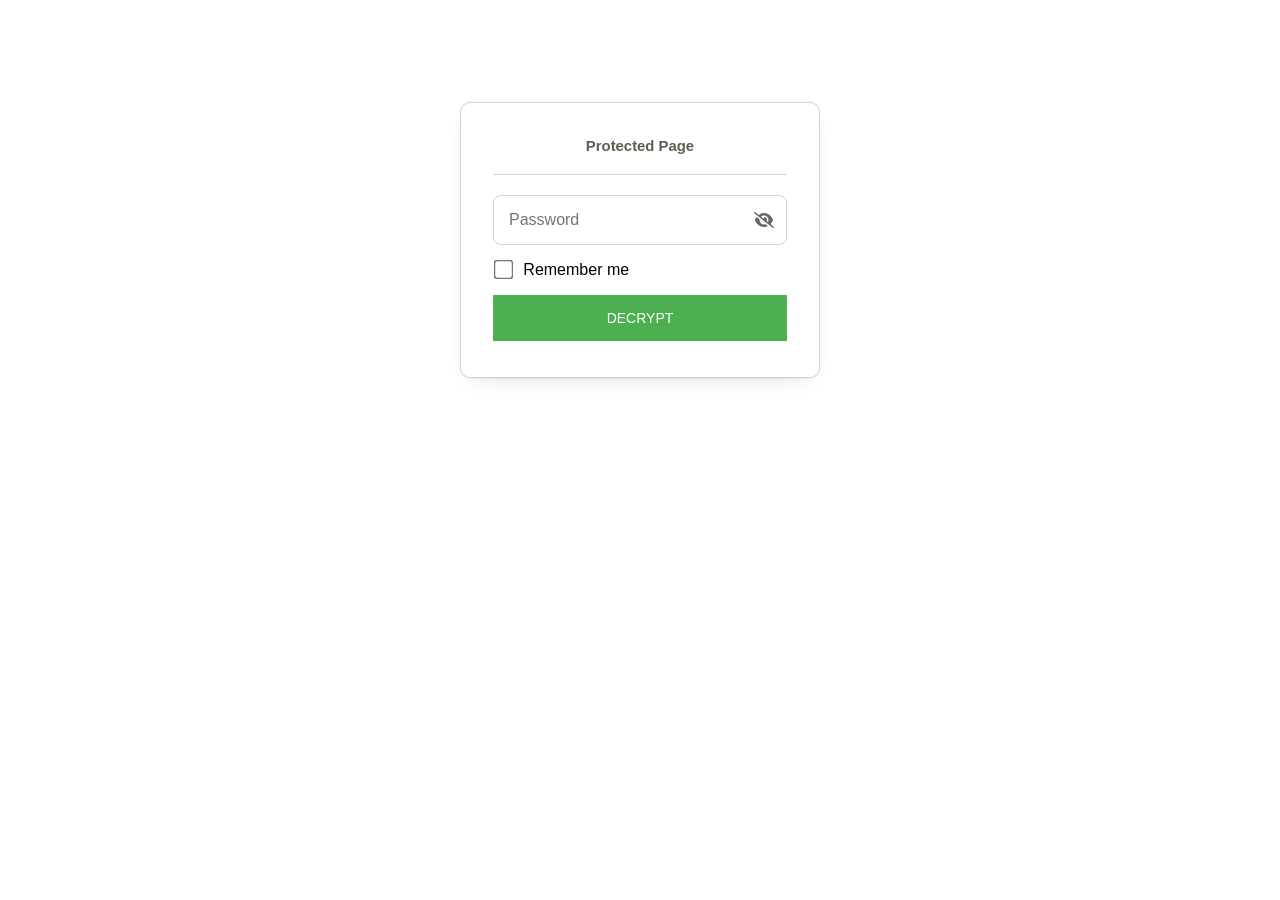
==== commit 9f15fe80: "updates" ====
--- a/bauer.html
+++ b/bauer.html
@@ -172,6 +172,70 @@
                 }
             }
         </style>
+
+        <style>
+            /* --- VU docs: match the guide's own background so nothing flashes --- */
+            .staticrypt-html, .staticrypt-body {
+                background: #ffffff !important;
+                font-family: "Open Sans", -apple-system, BlinkMacSystemFont, "Segoe UI", Roboto, Helvetica, Arial, sans-serif !important;
+            }
+            @media (prefers-color-scheme: dark) {
+                .staticrypt-html, .staticrypt-body { background: #131512 !important; }
+            }
+            html[data-vu-theme="light"], html[data-vu-theme="light"] .staticrypt-body { background: #ffffff !important; }
+            html[data-vu-theme="dark"],  html[data-vu-theme="dark"]  .staticrypt-body { background: #131512 !important; }
+
+            /* the full-viewport wrapper carries staticrypt's default green — drop it */
+            .staticrypt-content { background: transparent !important; }
+            .staticrypt-password-container { background: #ffffff !important; border-radius: 8px; }
+            @media (prefers-color-scheme: dark) {
+                .staticrypt-password-container { background: #20221e !important; }
+            }
+            html[data-vu-theme="light"] .staticrypt-password-container { background: #ffffff !important; }
+            html[data-vu-theme="dark"]  .staticrypt-password-container { background: #20221e !important; }
+
+            /* no spinner: a remembered decrypt should paint nothing at all */
+            .staticrypt-spinner, .staticrypt-spinner-container { display: none !important; }
+
+            /* login card, only seen on first visit */
+            .staticrypt-form {
+                background: #ffffff !important;
+                border: 1px solid #d0d5d2;
+                border-radius: 10px;
+                box-shadow: 0 1px 2px rgba(26,26,26,.05), 0 8px 24px -16px rgba(26,26,26,.28) !important;
+                padding: 36px 32px !important;
+            }
+            .staticrypt-title { font-weight: 700; font-size: 1.1rem; color: #212121; }
+            .staticrypt-instructions p { color: #5a5f52; font-size: .93rem; }
+            .staticrypt-hr { border-top-color: #d0d5d2 !important; }
+            .staticrypt-form input[type="password"], .staticrypt-form input[type="text"] {
+                border: 1px solid #d0d5d2 !important; border-radius: 8px !important; background: #ffffff !important;
+            }
+            .staticrypt-form button {
+                background: #90bd3e !important; color: #16240a !important;
+                border-radius: 8px !important; font-weight: 700 !important; letter-spacing: .02em;
+            }
+            @media (prefers-color-scheme: dark) {
+                .staticrypt-form { background: #1b1d19 !important; border-color: #3a3d36; }
+                .staticrypt-title { color: #e9ebe5; }
+                .staticrypt-instructions p, .staticrypt-label { color: #a6ab9e; }
+                .staticrypt-form input[type="password"], .staticrypt-form input[type="text"] {
+                    background: #20221e !important; border-color: #3a3d36 !important; color: #e9ebe5 !important;
+                }
+                .staticrypt-hr { border-top-color: #3a3d36 !important; }
+            }
+            html[data-vu-theme="dark"] .staticrypt-form { background: #1b1d19 !important; border-color: #3a3d36; }
+            html[data-vu-theme="dark"] .staticrypt-title { color: #e9ebe5; }
+            html[data-vu-theme="dark"] .staticrypt-instructions p { color: #a6ab9e; }
+            html[data-vu-theme="dark"] .staticrypt-form input { background: #20221e !important; border-color: #3a3d36 !important; color: #e9ebe5 !important; }
+        </style>
+        <script>
+            /* carry the guide's saved light/dark choice into the interstitial */
+            try {
+                var _t = localStorage.getItem('vu-guide-theme');
+                if (_t === 'dark' || _t === 'light') document.documentElement.setAttribute('data-vu-theme', _t);
+            } catch (e) {}
+        </script>
     </head>
 
     <body class="staticrypt-body">
@@ -820,7 +884,7 @@
                 templateToggleAltShow = "Show password",
                 templateToggleAltHide = "Hide password",
                 isRememberEnabled = true,
-                staticryptConfig = {"staticryptEncryptedMsgUniqueVariableName":"[base64]","isRememberEnabled":true,"rememberDurationInDays":30,"staticryptSaltUniqueVariableName":"200c8dcc32035da856994c0fa2f22491"};
+                staticryptConfig = {"staticryptEncryptedMsgUniqueVariableName":"[base64]","isRememberEnabled":true,"rememberDurationInDays":30,"staticryptSaltUniqueVariableName":"200c8dcc32035da856994c0fa2f22491"};
 
             // you can edit these values to customize some of the behavior of StatiCrypt
             const templateConfig = {
